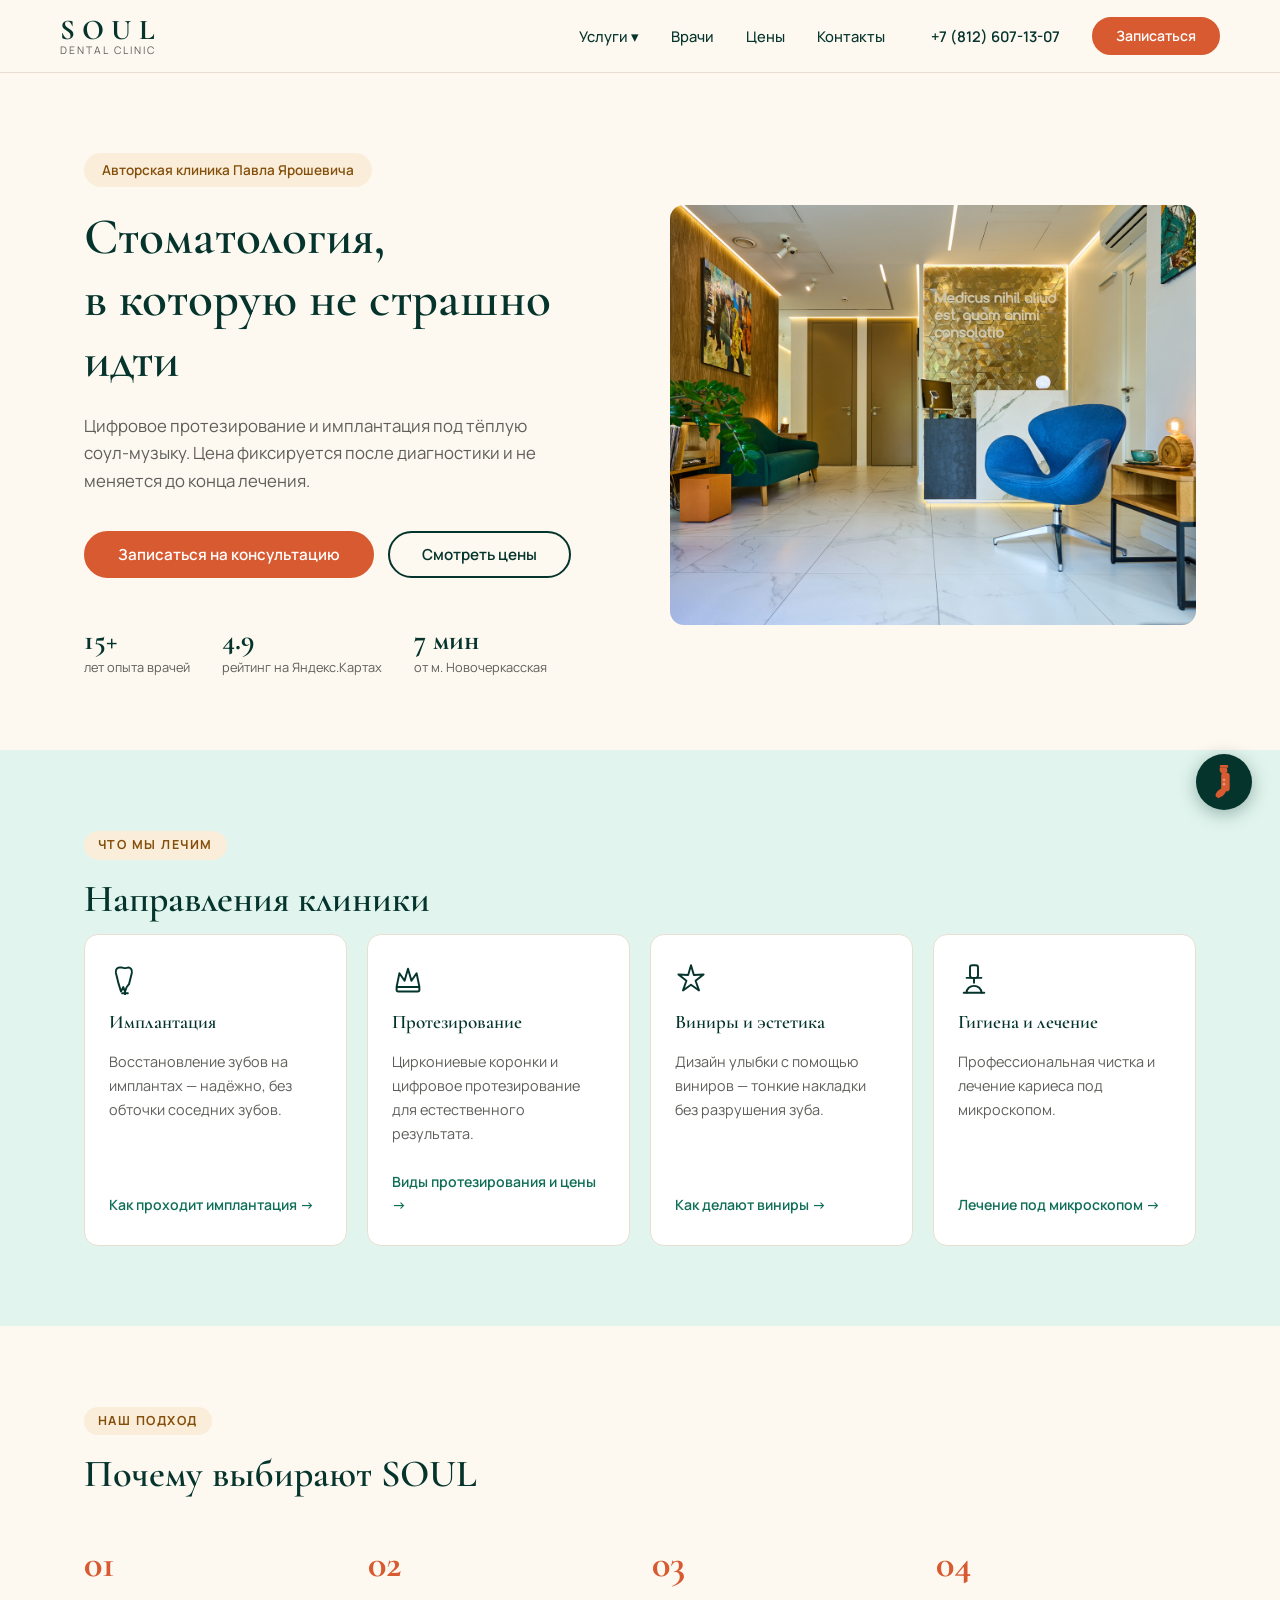
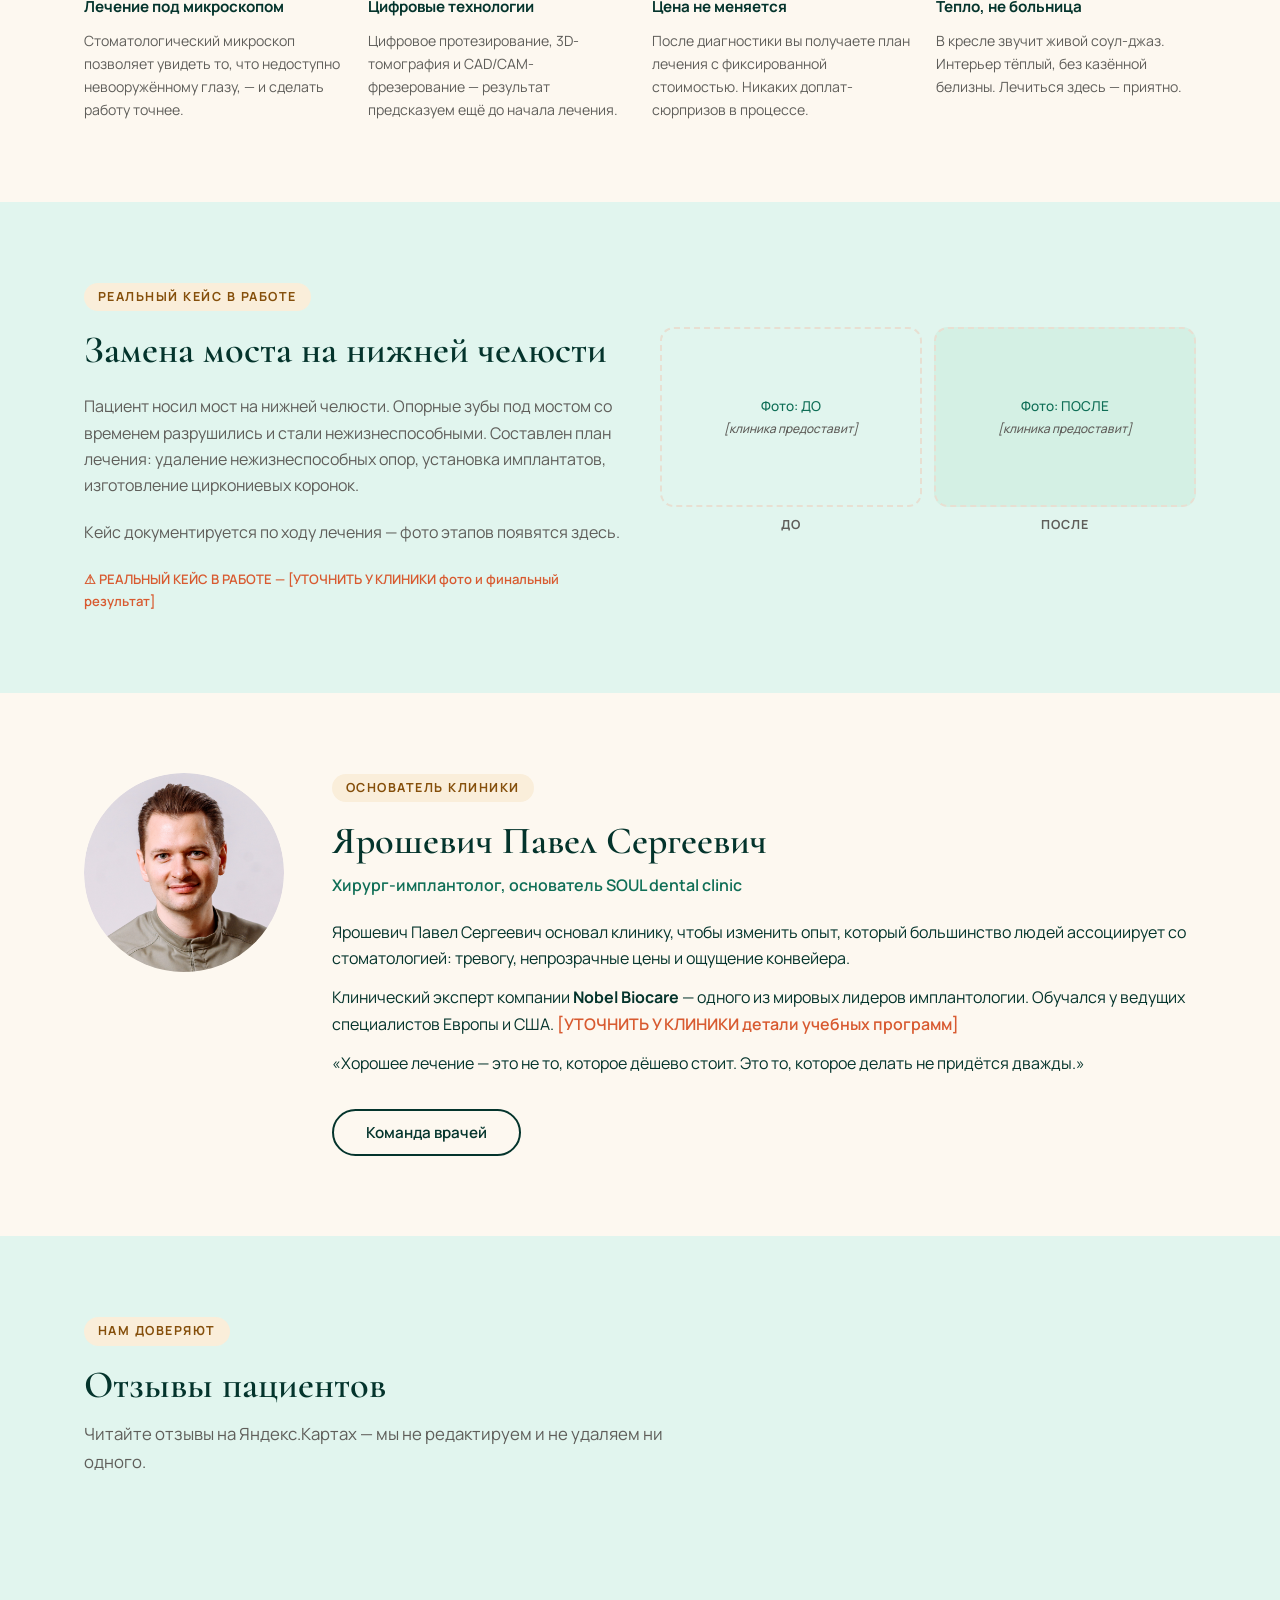
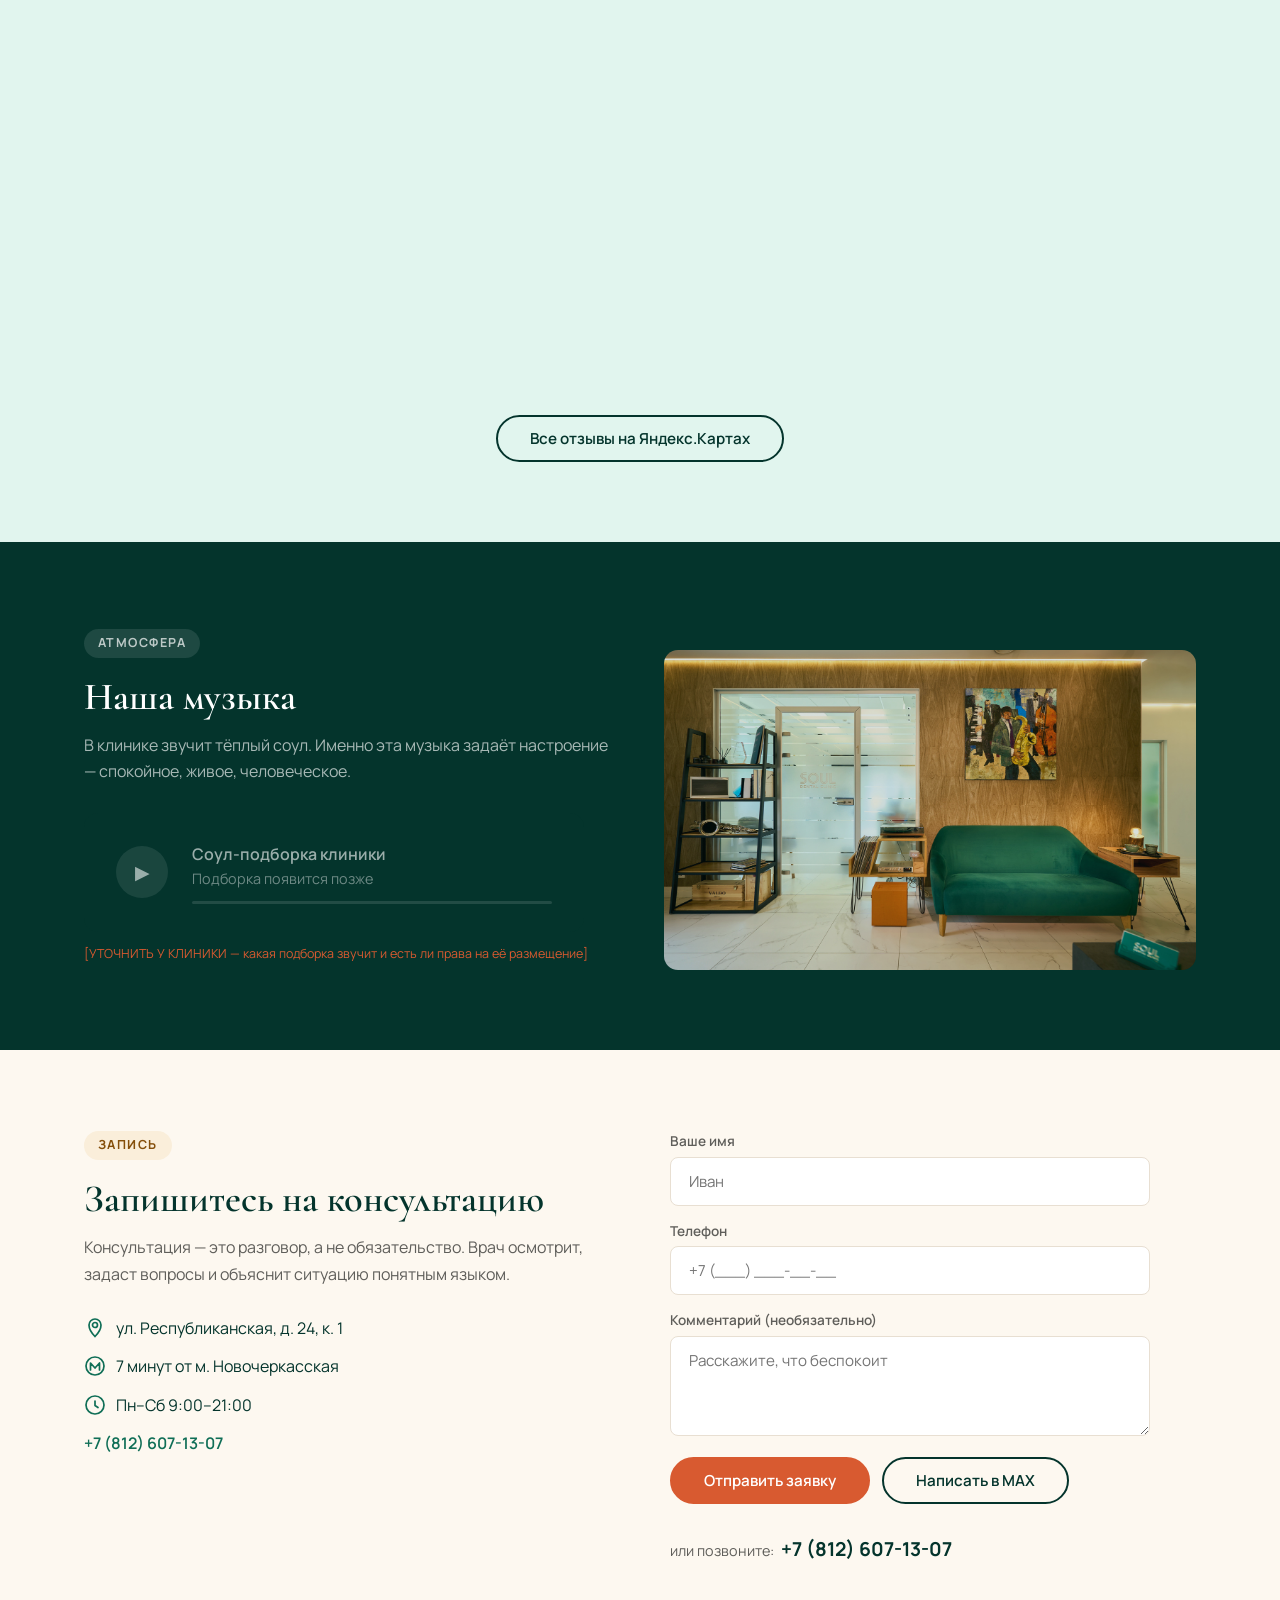
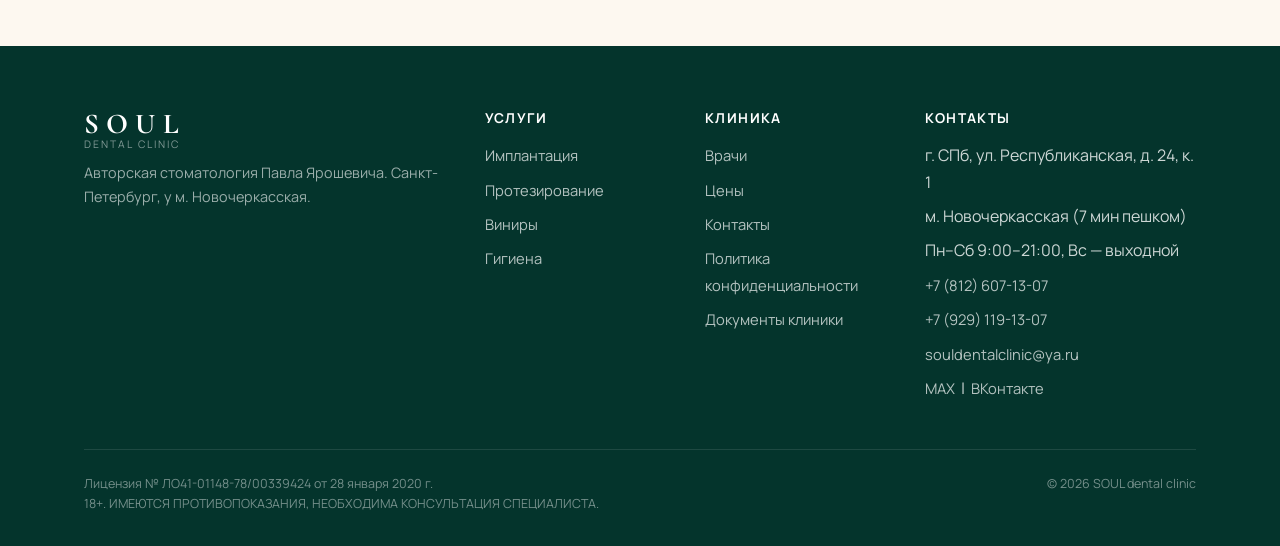
==== index.html @ 8cdfee61 "Initial commit: Soul Dental site" ====
<!DOCTYPE html>
<html lang="ru">
<head>
  <meta charset="UTF-8">
  <meta name="viewport" content="width=device-width, initial-scale=1.0">
  <title>Стоматология у м. Новочеркасская — SOUL dental clinic | Санкт-Петербург</title>
  <meta name="description" content="SOUL dental clinic — авторская стоматология Павла Ярошевича у м. Новочеркасская в СПб. Имплантация, протезирование, виниры. Цена фиксируется после диагностики.">
  <link rel="icon" href="favicon.svg" type="image/svg+xml">
  <meta property="og:type" content="website">
  <meta property="og:title" content="SOUL dental clinic — стоматология у м. Новочеркасская | Санкт-Петербург">
  <meta property="og:description" content="Авторская стоматология Павла Ярошевича. Имплантация, протезирование, виниры. Цена фиксируется после диагностики.">
  <meta property="og:image" content="https://souldental.ru/uploads/s/b/p/5/bp5zllpjg2pz/img/full_6D7gZtCU.jpeg">
  <meta property="og:url" content="https://souldental.ru/">
  <meta property="og:locale" content="ru_RU">
  <meta name="twitter:card" content="summary_large_image">
  <link rel="stylesheet" href="style.css">
</head>
<body>

<!-- ===== ШАПКА ===== -->
<header class="header">
  <div class="header__inner">
    <a href="index.html" class="logo">
      <span class="logo__soul">SOUL</span>
      <span class="logo__sub">dental clinic</span>
    </a>

    <button class="burger" id="burger" aria-label="Меню">
      <span></span><span></span><span></span>
    </button>

    <nav class="nav" id="nav">
      <div class="nav__item">
        <a href="#" class="nav__link">Услуги ▾</a>
        <div class="nav__dropdown">
          <a href="implantatsiya.html">Имплантация</a>
          <a href="protezirovanie.html">Протезирование</a>
          <a href="viniry.html">Виниры и эстетика</a>
          <a href="gigiena.html">Гигиена и лечение</a>
        </div>
      </div>
      <div class="nav__item">
        <a href="vrachi.html" class="nav__link">Врачи</a>
      </div>
      <div class="nav__item">
        <a href="tseny.html" class="nav__link">Цены</a>
      </div>
      <div class="nav__item">
        <a href="kontakty.html" class="nav__link">Контакты</a>
      </div>
    </nav>

    <a href="tel:+78126071307" class="header__phone">+7 (812) 607-13-07</a>
    <a href="kontakty.html#zapis" class="btn btn--accent btn--sm header__cta">Записаться</a>
  </div>
</header>

<!-- ===== ГЕРОЙ ===== -->
<section class="hero">
  <div class="container">
    <div class="hero__inner">
      <div class="hero__content">
        <div class="badge">Авторская клиника Павла Ярошевича</div>
        <h1 class="hero__title">Стоматология,<br>в которую не страшно идти</h1>
        <p class="hero__sub">Цифровое протезирование и имплантация под тёплую соул-музыку. Цена фиксируется после диагностики и не меняется до конца лечения.</p>
        <div class="hero__buttons">
          <a href="kontakty.html#zapis" class="btn btn--accent">Записаться на консультацию</a>
          <a href="tseny.html" class="btn btn--outline">Смотреть цены</a>
        </div>
        <div class="trust">
          <div class="trust__item">
            <span class="trust__num" data-count="15" data-suffix="+">15+</span>
            <span class="trust__label">лет опыта врачей</span>
          </div>
          <div class="trust__item">
            <span class="trust__num" data-count="4.9">4.9</span>
            <span class="trust__label">рейтинг на Яндекс.Картах</span>
          </div>
          <div class="trust__item">
            <span class="trust__num" data-count="7" data-suffix=" мин">7 мин</span>
            <span class="trust__label">от м. Новочеркасская</span>
          </div>
        </div>
      </div>

      <div class="hero__photo">
        <img src="img/gal_full_6D7gZtCU.jpeg" alt="Холл SOUL dental clinic — зона ожидания с синим Swan Chair и золотой стеной">
      </div>
    </div>
  </div>
</section>

<!-- ===== УСЛУГИ ===== -->
<section class="section section--mint">
  <div class="container">
    <span class="section-label">Что мы лечим</span>
    <h2 class="section-title">Направления клиники</h2>
    <div class="services-grid">
      <a href="implantatsiya.html" class="card-service" style="text-decoration:none;color:inherit">
        <div class="card-service__icon"><svg viewBox="0 0 28 28" fill="none" xmlns="http://www.w3.org/2000/svg" width="32" height="32" aria-hidden="true"><path d="M9 4C7.5 4 5.5 5.5 6 8.5L8.5 18.5L10.5 25L12.5 21L14 25L15.5 21L17.5 18.5L20 8.5C20.5 5.5 18.5 4 17 4C16 4 15 4.5 14 4.5C13 4.5 12 4 11 4C10.5 4 9.5 4 9 4Z" stroke="currentColor" stroke-width="1.7" stroke-linejoin="round"/><path d="M14 25V27.5" stroke="currentColor" stroke-width="1.7" stroke-linecap="round"/><path d="M11.5 26.5H16.5" stroke="currentColor" stroke-width="1.7" stroke-linecap="round"/></svg></div>
        <div class="card-service__title">Имплантация</div>
        <p class="card-service__desc">Восстановление зубов на имплантах — надёжно, без обточки соседних зубов.</p>
        <span class="card-service__link">Как проходит имплантация →</span>
      </a>
      <a href="protezirovanie.html" class="card-service" style="text-decoration:none;color:inherit">
        <div class="card-service__icon"><svg viewBox="0 0 28 28" fill="none" xmlns="http://www.w3.org/2000/svg" width="32" height="32" aria-hidden="true"><path d="M4 21L6.5 9L11 15.5L14 5L17 15.5L21.5 9L24 21H4Z" stroke="currentColor" stroke-width="1.7" stroke-linejoin="round"/><rect x="4" y="21" width="20" height="4" rx="1.5" stroke="currentColor" stroke-width="1.7"/></svg></div>
        <div class="card-service__title">Протезирование</div>
        <p class="card-service__desc">Циркониевые коронки и цифровое протезирование для естественного результата.</p>
        <span class="card-service__link">Виды протезирования и цены →</span>
      </a>
      <a href="viniry.html" class="card-service" style="text-decoration:none;color:inherit">
        <div class="card-service__icon"><svg viewBox="0 0 28 28" fill="none" xmlns="http://www.w3.org/2000/svg" width="32" height="32" aria-hidden="true"><path d="M14 2L16.5 10.5L25 10L18 15.5L21 24L14 19L7 24L10 15.5L3 10L11.5 10.5L14 2Z" stroke="currentColor" stroke-width="1.7" stroke-linejoin="round"/></svg></div>
        <div class="card-service__title">Виниры и эстетика</div>
        <p class="card-service__desc">Дизайн улыбки с помощью виниров — тонкие накладки без разрушения зуба.</p>
        <span class="card-service__link">Как делают виниры →</span>
      </a>
      <a href="gigiena.html" class="card-service" style="text-decoration:none;color:inherit">
        <div class="card-service__icon"><svg viewBox="0 0 28 28" fill="none" xmlns="http://www.w3.org/2000/svg" width="32" height="32" aria-hidden="true"><rect x="10.5" y="2" width="7" height="11" rx="2" stroke="currentColor" stroke-width="1.7"/><path d="M7.5 13H20.5" stroke="currentColor" stroke-width="1.7" stroke-linecap="round"/><path d="M14 13V18" stroke="currentColor" stroke-width="1.7"/><path d="M7.5 26C7.5 22.5 10.4 20 14 20C17.6 20 20.5 22.5 20.5 26" stroke="currentColor" stroke-width="1.7" stroke-linecap="round"/><path d="M5 26H23" stroke="currentColor" stroke-width="1.7" stroke-linecap="round"/></svg></div>
        <div class="card-service__title">Гигиена и лечение</div>
        <p class="card-service__desc">Профессиональная чистка и лечение кариеса под микроскопом.</p>
        <span class="card-service__link">Лечение под микроскопом →</span>
      </a>
    </div>
  </div>
</section>

<!-- ===== ПОЧЕМУ SOUL ===== -->
<section class="section">
  <div class="container">
    <span class="section-label">Наш подход</span>
    <h2 class="section-title">Почему выбирают SOUL</h2>
    <div class="why-grid">
      <div class="why-item">
        <div class="why-item__num">01</div>
        <div class="why-item__title">Лечение под микроскопом</div>
        <p class="why-item__text">Стоматологический микроскоп позволяет увидеть то, что недоступно невооружённому глазу, — и сделать работу точнее.</p>
      </div>
      <div class="why-item">
        <div class="why-item__num">02</div>
        <div class="why-item__title">Цифровые технологии</div>
        <p class="why-item__text">Цифровое протезирование, 3D-томография и CAD/CAM-фрезерование — результат предсказуем ещё до начала лечения.</p>
      </div>
      <div class="why-item">
        <div class="why-item__num">03</div>
        <div class="why-item__title">Цена не меняется</div>
        <p class="why-item__text">После диагностики вы получаете план лечения с фиксированной стоимостью. Никаких доплат-сюрпризов в процессе.</p>
      </div>
      <div class="why-item">
        <div class="why-item__num">04</div>
        <div class="why-item__title">Тепло, не больница</div>
        <p class="why-item__text">В кресле звучит живой соул-джаз. Интерьер тёплый, без казённой белизны. Лечиться здесь — приятно.</p>
      </div>
    </div>
  </div>
</section>

<!-- ===== ДО / ПОСЛЕ ===== -->
<section class="section section--mint">
  <div class="container">
    <span class="section-label">Реальный кейс в работе</span>
    <div class="before-after">
      <div>
        <h2>Замена моста на нижней челюсти</h2>
        <p style="color:var(--muted);margin:20px 0">Пациент носил мост на нижней челюсти. Опорные зубы под мостом со временем разрушились и стали нежизнеспособными. Составлен план лечения: удаление нежизнеспособных опор, установка имплантатов, изготовление циркониевых коронок.</p>
        <p style="color:var(--muted);margin-bottom:24px">Кейс документируется по ходу лечения — фото этапов появятся здесь.</p>
        <p style="font-size:0.82rem;color:var(--accent);font-weight:600">⚠ РЕАЛЬНЫЙ КЕЙС В РАБОТЕ — [УТОЧНИТЬ У КЛИНИКИ фото и финальный результат]</p>
      </div>
      <div>
        <div class="before-after__photos">
          <div>
            <div class="photo-stub" style="height:180px">
              <div>Фото: ДО<br><em style="font-size:0.75rem;color:var(--muted)">[клиника предоставит]</em></div>
            </div>
            <div class="before-after__label">До</div>
          </div>
          <div>
            <div class="photo-stub" style="height:180px;background:#d4f0e4">
              <div>Фото: ПОСЛЕ<br><em style="font-size:0.75rem;color:var(--muted)">[клиника предоставит]</em></div>
            </div>
            <div class="before-after__label">После</div>
          </div>
        </div>
      </div>
    </div>
  </div>
</section>

<!-- ===== ОСНОВАТЕЛЬ ===== -->
<section class="section">
  <div class="container">
    <div class="founder">
      <div class="founder__photo-wrap">
        <img src="img/doctor-yaroshevich.png" alt="Павел Ярошевич — хирург-имплантолог, основатель SOUL dental clinic" class="founder__img">
      </div>
      <div>
        <span class="section-label">Основатель клиники</span>
        <h2>Ярошевич Павел Сергеевич</h2>
        <p style="color:var(--green);font-weight:600;margin:8px 0 20px">Хирург-имплантолог, основатель SOUL dental clinic</p>
        <p>Ярошевич Павел Сергеевич основал клинику, чтобы изменить опыт, который большинство людей ассоциирует со стоматологией: тревогу, непрозрачные цены и ощущение конвейера.</p>
        <!-- Статус сверить с сертификатом Nobel Biocare -->
        <p>Клинический эксперт компании <strong>Nobel Biocare</strong> — одного из мировых лидеров имплантологии. Обучался у ведущих специалистов Европы и США. <span style="color:var(--accent);font-weight:600">[УТОЧНИТЬ У КЛИНИКИ детали учебных программ]</span></p>
        <p>«Хорошее лечение — это не то, которое дёшево стоит. Это то, которое делать не придётся дважды.»</p>
        <a href="vrachi.html" class="btn btn--outline" style="margin-top:20px">Команда врачей</a>
      </div>
    </div>
  </div>
</section>

<!-- ===== ОТЗЫВЫ ===== -->
<section id="reviews" class="section section--mint">
  <div class="container">
    <span class="section-label">Нам доверяют</span>
    <h2 class="section-title">Отзывы пациентов</h2>
    <p class="section-subtitle">Читайте отзывы на Яндекс.Картах — мы не редактируем и не удаляем ни одного.</p>
    <!-- Виджет отзывов Яндекс.Карт — бесплатный iframe, API-ключ не нужен -->
    <iframe
      src="https://yandex.ru/maps-reviews-widget/240564317734?comments"
      width="100%" height="460" frameborder="0"
      style="border-radius:12px;border:none;display:block"></iframe>
    <div style="text-align:center;margin-top:32px">
      <a href="https://yandex.ru/maps/org/soul_dental/240564317734/reviews/" target="_blank" rel="noopener" class="btn btn--outline">Все отзывы на Яндекс.Картах</a>
    </div>
  </div>
</section>

<!-- ===== МУЗЫКА ===== -->
<section class="section section--dark">
  <div class="container">
    <div style="display:grid;grid-template-columns:1fr 1fr;gap:48px;align-items:center">
      <div>
        <span class="section-label" style="background:rgba(255,255,255,0.1);color:rgba(255,255,255,0.7)">Атмосфера</span>
        <h2>Наша музыка</h2>
        <p style="color:rgba(255,255,255,0.65);margin-top:12px">В клинике звучит тёплый соул. Именно эта музыка задаёт настроение — спокойное, живое, человеческое.</p>
        <div class="player-stub player-stub--inactive">
          <div class="player-stub__btn player-stub__btn--off">▶</div>
          <div style="flex:1">
            <div class="player-stub__title">Соул-подборка клиники</div>
            <div class="player-stub__info">Подборка появится позже</div>
            <div class="player-stub__bar"><div class="player-stub__progress" style="width:0"></div></div>
          </div>
        </div>
        <p style="color:var(--accent);font-size:0.78rem;margin-top:12px">[УТОЧНИТЬ У КЛИНИКИ — какая подборка звучит и есть ли права на её размещение]</p>
      </div>
      <div>
        <img src="img/gal_full_FsLnJMHu.jpeg" alt="Джазовый уголок SOUL dental clinic — зелёный диван, пластинки, саксофон, стеклянная дверь" class="music-photo" style="max-width:100%;height:320px">
      </div>
    </div>
  </div>
</section>

<!-- ===== ФОРМА ЗАПИСИ ===== -->
<section class="section" id="zapis">
  <div class="container">
    <div class="grid-form">
      <div>
        <span class="section-label">Запись</span>
        <h2>Запишитесь на консультацию</h2>
        <p style="color:var(--muted);margin-top:12px">Консультация — это разговор, а не обязательство. Врач осмотрит, задаст вопросы и объяснит ситуацию понятным языком.</p>
        <div style="margin-top:28px;display:flex;flex-direction:column;gap:12px">
          <div class="contact-info-row"><svg width="22" height="22" viewBox="0 0 22 22" fill="none" xmlns="http://www.w3.org/2000/svg" aria-hidden="true"><path d="M11 2C7.7 2 5 4.7 5 8c0 5.5 6 11.5 6 11.5S17 13.5 17 8c0-3.3-2.7-6-6-6z" stroke="currentColor" stroke-width="1.7"/><circle cx="11" cy="8" r="2.5" stroke="currentColor" stroke-width="1.7"/></svg> ул. Республиканская, д. 24, к. 1</div>
          <div class="contact-info-row"><svg width="22" height="22" viewBox="0 0 22 22" fill="none" xmlns="http://www.w3.org/2000/svg" aria-hidden="true"><circle cx="11" cy="11" r="9" stroke="currentColor" stroke-width="1.7"/><path d="M6.5 15V8L11 13L15.5 8V15" stroke="currentColor" stroke-width="1.7" stroke-linecap="round" stroke-linejoin="round"/></svg> 7 минут от м. Новочеркасская</div>
          <div class="contact-info-row"><svg width="22" height="22" viewBox="0 0 22 22" fill="none" xmlns="http://www.w3.org/2000/svg" aria-hidden="true"><circle cx="11" cy="11" r="9" stroke="currentColor" stroke-width="1.7"/><path d="M11 7V11.5L14 13.5" stroke="currentColor" stroke-width="1.7" stroke-linecap="round" stroke-linejoin="round"/></svg> Пн–Сб 9:00–21:00</div>
          <div><a href="tel:+78126071307" style="font-weight:600">+7 (812) 607-13-07</a></div>
        </div>
      </div>
      <div>
        <!-- Форма пока не отправляет данные — подключение на следующем этапе -->
        <form class="form-record" id="formMain" onsubmit="sendForm(event, 'formMain')">
          <div>
            <label for="name1">Ваше имя</label>
            <input type="text" id="name1" name="name" placeholder="Иван" required>
          </div>
          <div>
            <label for="phone1">Телефон</label>
            <input type="tel" id="phone1" name="phone" placeholder="+7 (___) ___-__-__" required>
          </div>
          <div>
            <label for="comment1">Комментарий (необязательно)</label>
            <textarea id="comment1" name="comment" placeholder="Расскажите, что беспокоит"></textarea>
          </div>
          <div class="form-record__success" id="success-formMain">
            ✓ Спасибо! Мы перезвоним вам в ближайшее время.
          </div>
          <div class="form-record__buttons">
            <button type="submit" class="btn btn--accent">Отправить заявку</button>
            <!-- УТОЧНИТЬ У КЛИНИКИ — точная пригласительная ссылка MAX -->
            <a href="https://max.ru/u/souldental" target="_blank" rel="noopener" class="btn btn--outline">Написать в MAX</a>
          </div>
          <p class="form-record__phone">или позвоните: <a href="tel:+78126071307">+7 (812) 607-13-07</a></p>
        </form>
      </div>
    </div>
  </div>
</section>

<!-- ===== ФУТЕР ===== -->
<footer class="footer">
  <div class="container">
    <div class="footer__grid">
      <div>
        <a href="index.html" class="logo footer__logo">
          <span class="logo__soul">SOUL</span>
          <span class="logo__sub">dental clinic</span>
        </a>
        <p class="footer__desc">Авторская стоматология Павла Ярошевича. Санкт-Петербург, у м. Новочеркасская.</p>
      </div>
      <div>
        <h4>Услуги</h4>
        <ul class="footer__links">
          <li><a href="implantatsiya.html">Имплантация</a></li>
          <li><a href="protezirovanie.html">Протезирование</a></li>
          <li><a href="viniry.html">Виниры</a></li>
          <li><a href="gigiena.html">Гигиена</a></li>
        </ul>
      </div>
      <div>
        <h4>Клиника</h4>
        <ul class="footer__links">
          <li><a href="vrachi.html">Врачи</a></li>
          <li><a href="tseny.html">Цены</a></li>
          <li><a href="kontakty.html">Контакты</a></li>
          <li><a href="#">Политика конфиденциальности</a></li>
          <li><a href="#">Документы клиники</a></li>
        </ul>
      </div>
      <div>
        <h4>Контакты</h4>
        <ul class="footer__links">
          <li>г. СПб, ул. Республиканская, д. 24, к. 1</li>
          <li>м. Новочеркасская (7 мин пешком)</li>
          <li>Пн–Сб 9:00–21:00, Вс — выходной</li>
          <li><a href="tel:+78126071307">+7 (812) 607-13-07</a></li>
          <li><a href="tel:+79291191307">+7 (929) 119-13-07</a></li>
          <li><a href="mailto:souldentalclinic@ya.ru">souldentalclinic@ya.ru</a></li>
          <li><!-- УТОЧНИТЬ У КЛИНИКИ — точная пригласительная ссылка MAX -->
          <a href="https://max.ru/u/souldental" target="_blank">MAX</a> &nbsp;|&nbsp; <a href="https://vk.com/souldental" target="_blank">ВКонтакте</a></li>
        </ul>
      </div>
    </div>
    <div class="footer__bottom">
      <div class="footer__legal">
        Лицензия № ЛО41-01148-78/00339424 от 28 января 2020 г.<br>
        18+. ИМЕЮТСЯ ПРОТИВОПОКАЗАНИЯ, НЕОБХОДИМА КОНСУЛЬТАЦИЯ СПЕЦИАЛИСТА.
      </div>
      <div class="footer__legal">© 2026 SOUL dental clinic</div>
    </div>
  </div>
</footer>

<!-- Плавающая кнопка (мобильные) -->
<a href="kontakty.html#zapis" class="btn btn--accent float-btn" id="floatBtn">Записаться</a>

<!-- Vinyl music player -->
<button class="sax-btn" id="vinylBtn" aria-label="Музыка клиники">
  <svg class="sax-icon" viewBox="0 0 28 48" fill="currentColor" xmlns="http://www.w3.org/2000/svg">
    <rect x="8" y="0" width="12" height="4" rx="2"/>
    <path d="M8 4 Q7 10 11 12 L17 12 Q20 8 18 4 Z"/>
    <path d="M10 11 h8 a4 4 0 0 1 4 4 v18 a4 4 0 0 1 -4 4 h-4 a4 4 0 0 1 -4 -4 V15 a4 4 0 0 1 4 -4z"/>
    <path d="M10 33 Q3 37 2 42 a4 4 0 0 0 7 3 Q13 44 16 39 L18 33 Z"/>
    <circle cx="14" cy="21" r="2" fill="rgba(255,255,255,0.35)"/>
    <circle cx="14" cy="27" r="2" fill="rgba(255,255,255,0.35)"/>
  </svg>
</button>
<script src="script.js"></script>
</body>
</html>
---- style.css ----
/* =============================================
   SOUL dental clinic — главный файл стилей
   Палитра: кремовый фон, глубокий зелёный, терракотовый акцент
   ============================================= */

/* --- Google Fonts --- */
@import url('https://fonts.googleapis.com/css2?family=Cormorant+Garamond:wght@500;600;700&family=Manrope:wght@400;500;600;700&display=swap');

/* --- CSS-переменные (вся палитра в одном месте) --- */
:root {
  --bg:         #FDF8F0;   /* кремовый фон страниц */
  --dark:       #04342C;   /* глубокий зелёный — заголовки, футер */
  --green:      #0F6E56;   /* вторичный зелёный — кнопки, ссылки */
  --accent:     #D85A30;   /* терракотовый — главные кнопки «Записаться» */
  --mint:       #E1F5EE;   /* мятный — светлая подложка блоков */
  --badge-bg:   #FAEEDA;   /* тёплая подложка бейджей */
  --badge-text: #854F0B;   /* текст на бейджах */
  --border:     #E8DFD2;   /* границы карточек */
  --muted:      #5F5E5A;   /* второстепенный текст */
  --white:      #FFFFFF;

  --radius:     14px;
  --radius-sm:  8px;
  --font-head:  'Cormorant Garamond', Georgia, serif;
  --font-body:  'Manrope', 'Segoe UI', sans-serif;
}

/* --- Сброс и база --- */
*, *::before, *::after { box-sizing: border-box; margin: 0; padding: 0; }

html { scroll-behavior: smooth; }

body {
  background: var(--bg);
  color: var(--dark);
  font-family: var(--font-body);
  font-size: 16px;
  line-height: 1.65;
}

img { max-width: 100%; display: block; }
a { color: var(--green); text-decoration: none; }
a:hover { text-decoration: underline; }

/* --- Типографика --- */
h1, h2, h3, h4 {
  font-family: var(--font-head);
  font-weight: 600;
  line-height: 1.2;
  color: var(--dark);
}
h1 { font-size: clamp(2rem, 5vw, 3.2rem); }
h2 { font-size: clamp(1.6rem, 3.5vw, 2.4rem); }
h3 { font-size: clamp(1.2rem, 2.5vw, 1.6rem); }
h4 { font-size: 1.1rem; }

p { margin-bottom: 0.8rem; color: var(--dark); }
p:last-child { margin-bottom: 0; }

/* --- Контейнер --- */
.container {
  max-width: 1160px;
  margin: 0 auto;
  padding: 0 24px;
}

/* --- Секции --- */
.section { padding: 80px 0; }
.section--mint { background: var(--mint); }
.section--dark { background: var(--dark); color: var(--white); }
.section--dark h2, .section--dark h3, .section--dark p { color: var(--white); }

.section-label {
  display: inline-block;
  font-size: 0.78rem;
  font-weight: 700;
  letter-spacing: 0.12em;
  text-transform: uppercase;
  color: var(--badge-text);
  background: var(--badge-bg);
  padding: 4px 14px;
  border-radius: 999px;
  margin-bottom: 16px;
}

.section-title { margin-bottom: 12px; }
.section-subtitle { color: var(--muted); max-width: 600px; margin-bottom: 48px; font-size: 1.05rem; }

/* --- Бейдж --- */
.badge {
  display: inline-block;
  background: var(--badge-bg);
  color: var(--badge-text);
  font-size: 0.85rem;
  font-weight: 600;
  padding: 6px 18px;
  border-radius: 999px;
  margin-bottom: 20px;
}

/* --- Кнопки --- */
.btn {
  display: inline-block;
  padding: 14px 32px;
  border-radius: 999px;
  font-family: var(--font-body);
  font-size: 0.95rem;
  font-weight: 600;
  cursor: pointer;
  border: 2px solid transparent;
  transition: opacity 0.2s, transform 0.15s;
  text-decoration: none;
  line-height: 1;
}
.btn:hover { opacity: 0.88; transform: translateY(-1px); text-decoration: none; }
.btn:active { transform: translateY(0); }

.btn--accent { background: var(--accent); color: var(--white); border-color: var(--accent); }
.btn--green  { background: var(--green);  color: var(--white); border-color: var(--green); }
.btn--outline { background: transparent; color: var(--dark); border-color: var(--dark); }
.btn--outline-white { background: transparent; color: var(--white); border-color: var(--white); }
.btn--sm { padding: 10px 22px; font-size: 0.88rem; }

/* =============================================
   ШАПКА (header)
   ============================================= */
.header {
  position: sticky;
  top: 0;
  z-index: 100;
  background: var(--bg);
  border-bottom: 1px solid var(--border);
  padding: 0 24px;
}
.header__inner {
  max-width: 1160px;
  margin: 0 auto;
  display: flex;
  align-items: center;
  gap: 32px;
  height: 72px;
}

/* Логотип */
.logo { text-decoration: none; display: flex; flex-direction: column; line-height: 1; flex-shrink: 0; }
.logo__soul {
  font-family: var(--font-head);
  font-size: 1.8rem;
  font-weight: 700;
  letter-spacing: 0.25em;
  color: var(--dark);
}
.logo__sub { font-size: 0.65rem; letter-spacing: 0.2em; text-transform: uppercase; color: var(--muted); }

/* Навигация */
.nav { display: flex; align-items: center; gap: 4px; margin-left: auto; }

.nav__item { position: relative; }

.nav__link {
  display: block;
  padding: 8px 14px;
  font-size: 0.92rem;
  font-weight: 500;
  color: var(--dark);
  border-radius: var(--radius-sm);
  transition: background 0.15s;
  white-space: nowrap;
}
.nav__link:hover { background: var(--mint); text-decoration: none; color: var(--dark); }

/* Выпадающее меню */
.nav__dropdown {
  position: absolute;
  top: calc(100% + 8px);
  left: 0;
  background: var(--white);
  border: 1px solid var(--border);
  border-radius: var(--radius);
  min-width: 220px;
  padding: 8px;
  opacity: 0;
  pointer-events: none;
  transform: translateY(-8px);
  transition: opacity 0.18s, transform 0.18s;
  box-shadow: 0 8px 24px rgba(4,52,44,0.1);
}
.nav__item:hover .nav__dropdown,
.nav__item:focus-within .nav__dropdown {
  opacity: 1;
  pointer-events: auto;
  transform: translateY(0);
}
.nav__dropdown a {
  display: block;
  padding: 9px 14px;
  border-radius: var(--radius-sm);
  font-size: 0.9rem;
  color: var(--dark);
}
.nav__dropdown a:hover { background: var(--mint); text-decoration: none; }

/* Шапка: телефон и кнопка */
.header__phone {
  font-weight: 600;
  color: var(--dark);
  white-space: nowrap;
  font-size: 0.92rem;
}
.header__phone:hover { text-decoration: none; color: var(--green); }

/* Бургер (только мобильные) */
.burger {
  display: none;
  flex-direction: column;
  gap: 5px;
  background: none;
  border: none;
  cursor: pointer;
  padding: 8px;
  margin-left: auto;
}
.burger span {
  display: block;
  width: 24px;
  height: 2px;
  background: var(--dark);
  border-radius: 2px;
  transition: transform 0.25s, opacity 0.25s;
}
.burger.is-open span:nth-child(1) { transform: translateY(7px) rotate(45deg); }
.burger.is-open span:nth-child(2) { opacity: 0; }
.burger.is-open span:nth-child(3) { transform: translateY(-7px) rotate(-45deg); }

/* =============================================
   ФУТЕР
   ============================================= */
.footer {
  background: var(--dark);
  color: rgba(255,255,255,0.8);
  padding: 64px 0 32px;
}
.footer__grid {
  display: grid;
  grid-template-columns: 2fr 1fr 1fr 1.5fr;
  gap: 40px;
  margin-bottom: 48px;
}
.footer__logo .logo__soul { color: var(--white); }
.footer__logo .logo__sub  { color: rgba(255,255,255,0.5); }
.footer__desc { margin-top: 12px; font-size: 0.9rem; color: rgba(255,255,255,0.6); }

.footer h4 { color: var(--white); font-size: 0.85rem; letter-spacing: 0.1em; text-transform: uppercase; margin-bottom: 16px; font-family: var(--font-body); font-weight: 700; }

.footer__links { list-style: none; display: flex; flex-direction: column; gap: 8px; }
.footer__links a { color: rgba(255,255,255,0.7); font-size: 0.92rem; }
.footer__links a:hover { color: var(--white); text-decoration: none; }

.footer__bottom {
  border-top: 1px solid rgba(255,255,255,0.1);
  padding-top: 24px;
  display: flex;
  flex-wrap: wrap;
  gap: 12px;
  justify-content: space-between;
  align-items: flex-start;
}
.footer__legal { font-size: 0.78rem; color: rgba(255,255,255,0.45); line-height: 1.6; }

/* =============================================
   ГЕРОЙ (главный экран)
   ============================================= */
.hero {
  padding: 80px 0 72px;
  overflow: hidden;
}
.hero__inner {
  display: grid;
  grid-template-columns: 1fr 1fr;
  gap: 60px;
  align-items: center;
}
.hero__content { max-width: 560px; }
.hero__title { margin-bottom: 20px; }
.hero__sub { font-size: 1.05rem; color: var(--muted); margin-bottom: 36px; max-width: 480px; }
.hero__buttons { display: flex; gap: 14px; flex-wrap: wrap; margin-bottom: 48px; }

/* Цифры доверия */
.trust { display: flex; gap: 32px; flex-wrap: wrap; }
.trust__item { display: flex; flex-direction: column; }
.trust__num { font-family: var(--font-head); font-size: 1.8rem; font-weight: 700; color: var(--dark); line-height: 1; }
.trust__label { font-size: 0.8rem; color: var(--muted); margin-top: 2px; }

/* Заглушка фото */
.photo-stub {
  background: var(--mint);
  border-radius: var(--radius);
  display: flex;
  flex-direction: column;
  align-items: center;
  justify-content: center;
  color: var(--green);
  font-size: 0.85rem;
  font-weight: 500;
  text-align: center;
  border: 2px dashed var(--border);
  padding: 24px;
}
.photo-stub__icon { font-size: 2.5rem; margin-bottom: 12px; opacity: 0.5; }
.photo-stub--hero { min-height: 420px; }
.photo-stub--portrait { width: 160px; height: 200px; border-radius: var(--radius); }

/* =============================================
   КАРТОЧКИ УСЛУГ
   ============================================= */
.services-grid {
  display: grid;
  grid-template-columns: repeat(4, 1fr);
  gap: 20px;
}
.card-service {
  background: var(--white);
  border: 1px solid var(--border);
  border-radius: var(--radius);
  padding: 28px 24px;
  display: flex;
  flex-direction: column;
  gap: 12px;
  transition: border-color 0.2s, transform 0.2s;
}
.card-service:hover { border-color: var(--green); transform: translateY(-3px); }
.card-service__icon { font-size: 1.8rem; }
.card-service__title { font-family: var(--font-head); font-size: 1.2rem; font-weight: 600; }
.card-service__desc { font-size: 0.9rem; color: var(--muted); flex-grow: 1; }
.card-service__link { font-size: 0.88rem; font-weight: 600; color: var(--green); }

/* =============================================
   БЛОК «ПОЧЕМУ SOUL» (4 пункта)
   ============================================= */
.why-grid {
  display: grid;
  grid-template-columns: repeat(4, 1fr);
  gap: 24px;
  margin-top: 48px;
}
.why-item { display: flex; flex-direction: column; gap: 10px; }
.why-item__num {
  font-family: var(--font-head);
  font-size: 2.4rem;
  font-weight: 700;
  color: var(--accent);
  line-height: 1;
}
.why-item__title { font-weight: 700; font-size: 0.95rem; }
.why-item__text { font-size: 0.88rem; color: var(--muted); }

/* =============================================
   ДО/ПОСЛЕ
   ============================================= */
.before-after { display: grid; grid-template-columns: 1fr 1fr; gap: 40px; align-items: start; }
.before-after__photos { display: grid; grid-template-columns: 1fr 1fr; gap: 12px; }
.before-after__label { font-size: 0.78rem; font-weight: 700; text-transform: uppercase; letter-spacing: 0.08em; color: var(--muted); margin-top: 8px; text-align: center; }

/* =============================================
   ОСНОВАТЕЛЬ
   ============================================= */
.founder {
  display: grid;
  grid-template-columns: auto 1fr;
  gap: 48px;
  align-items: start;
}
.founder__photo-wrap { flex-shrink: 0; }

/* =============================================
   ОТЗЫВЫ
   ============================================= */
.reviews-grid { display: grid; grid-template-columns: repeat(3, 1fr); gap: 20px; }
.card-review {
  background: var(--white);
  border: 1px solid var(--border);
  border-radius: var(--radius);
  padding: 24px;
  display: flex;
  flex-direction: column;
  gap: 12px;
}
.card-review__stub { background: var(--mint); border-radius: var(--radius-sm); padding: 32px; text-align: center; color: var(--muted); font-size: 0.85rem; }

/* =============================================
   ПЛЕЕР-ЗАГЛУШКА
   ============================================= */
.player-stub {
  background: var(--dark);
  border-radius: var(--radius);
  padding: 28px 32px;
  display: flex;
  align-items: center;
  gap: 24px;
  max-width: 500px;
  margin-top: 28px;
}
.player-stub__btn {
  width: 52px; height: 52px;
  background: var(--accent);
  border-radius: 50%;
  display: flex; align-items: center; justify-content: center;
  font-size: 1.2rem;
  flex-shrink: 0;
  cursor: pointer;
  color: white;
}
.player-stub__info { color: rgba(255,255,255,0.7); font-size: 0.9rem; }
.player-stub__title { color: white; font-weight: 600; }
.player-stub__bar { height: 3px; background: rgba(255,255,255,0.2); border-radius: 3px; margin-top: 10px; position: relative; }
.player-stub__progress { height: 3px; width: 35%; background: var(--accent); border-radius: 3px; }

/* =============================================
   РЕАЛЬНЫЕ ФОТОГРАФИИ
   ============================================= */

/* Фото в герое */
.hero__photo {
  border-radius: var(--radius);
  overflow: hidden;
  height: 420px;
  flex-shrink: 0;
}
.hero__photo img {
  width: 100%;
  height: 100%;
  object-fit: cover;
  object-position: center;
  display: block;
}

/* Портрет основателя */
.founder__img {
  width: 200px;
  height: auto;
  display: block;
  border-radius: 50%;
  flex-shrink: 0;
}

/* Фото в блоке «Наша музыка» */
.music-photo {
  width: 100%;
  max-width: 500px;
  height: 300px;
  object-fit: cover;
  object-position: center;
  border-radius: var(--radius);
  display: block;
  margin-top: 28px;
  opacity: 0.85;
}

/* Фото кабинета / оборудования */
.cabinet-photo {
  width: 100%;
  height: 280px;
  object-fit: cover;
  object-position: center;
  border-radius: var(--radius);
  display: block;
}

/* Фото врача в карточке */
.doctor-photo-img {
  width: 100%;
  height: 100%;
  object-fit: cover;
  object-position: top center;
  display: block;
}

/* Фото входа на странице контактов */
.entrance-photo {
  width: 100%;
  height: 360px;
  object-fit: cover;
  object-position: center;
  border-radius: var(--radius);
  display: block;
}

@media (max-width: 680px) {
  .hero__photo    { height: 220px; }
  .music-photo    { max-width: 100%; height: 220px; }
  .cabinet-photo  { height: 200px; }
  .entrance-photo { height: 220px; }
  .founder__img   { width: 140px; }
}

/* =============================================
   АДАПТИВНЫЕ ДВУХКОЛОНОЧНЫЕ СЕТКИ (десктоп)
   ============================================= */
.grid-form {
  display: grid;
  grid-template-columns: 1fr 1fr;
  gap: 60px;
  align-items: start;
}
.grid-compare {
  display: grid;
  grid-template-columns: 1fr 1fr;
  gap: 40px;
}
.grid-photo {
  display: grid;
  grid-template-columns: 1fr 1fr;
  gap: 48px;
  align-items: center;
}
.grid-contacts {
  display: grid;
  grid-template-columns: 1fr 1fr;
  gap: 60px;
}
.grid-fields {
  display: grid;
  grid-template-columns: 1fr 1fr;
  gap: 16px;
}

/* =============================================
   ФОРМА ЗАПИСИ
   ============================================= */
.form-record { display: flex; flex-direction: column; gap: 14px; max-width: 480px; }
.form-record label { font-size: 0.85rem; font-weight: 600; color: var(--muted); display: block; margin-bottom: 4px; }
.form-record input,
.form-record textarea,
.form-record select {
  width: 100%;
  padding: 13px 18px;
  border: 1.5px solid var(--border);
  border-radius: var(--radius-sm);
  font-family: var(--font-body);
  font-size: 0.95rem;
  background: var(--white);
  color: var(--dark);
  outline: none;
  transition: border-color 0.2s;
}
.form-record input:focus,
.form-record textarea:focus { border-color: var(--green); }
.form-record textarea { min-height: 100px; resize: vertical; }
.form-record__success {
  display: none;
  background: var(--mint);
  border-radius: var(--radius-sm);
  padding: 16px 20px;
  color: var(--dark);
  font-weight: 600;
  font-size: 0.95rem;
}
.form-record__buttons { display: flex; gap: 12px; flex-wrap: wrap; }

/* =============================================
   СТРАНИЦЫ УСЛУГ
   ============================================= */
.page-hero {
  background: var(--mint);
  padding: 64px 0;
}
.page-hero__inner { display: grid; grid-template-columns: 1fr auto; gap: 48px; align-items: center; }

/* Шаги лечения */
.steps { display: flex; flex-direction: column; gap: 0; }
.step {
  display: grid;
  grid-template-columns: 48px 1fr;
  gap: 20px;
  padding: 20px 0;
  border-bottom: 1px solid var(--border);
}
.step:last-child { border-bottom: none; }
.step__num {
  width: 48px; height: 48px;
  background: var(--dark);
  color: white;
  border-radius: 50%;
  display: flex; align-items: center; justify-content: center;
  font-family: var(--font-head);
  font-size: 1.2rem;
  font-weight: 700;
  flex-shrink: 0;
}
.step__title { font-weight: 700; margin-bottom: 4px; }
.step__text { font-size: 0.9rem; color: var(--muted); }

/* FAQ аккордеон */
.faq { display: flex; flex-direction: column; gap: 0; }
.faq-item {
  border-bottom: 1px solid var(--border);
}
.faq-item__q {
  width: 100%;
  background: none;
  border: none;
  text-align: left;
  padding: 20px 0;
  font-family: var(--font-body);
  font-size: 1rem;
  font-weight: 600;
  color: var(--dark);
  cursor: pointer;
  display: flex;
  justify-content: space-between;
  align-items: center;
  gap: 16px;
}
.faq-item__q::after {
  content: '+';
  font-size: 1.4rem;
  font-weight: 400;
  color: var(--green);
  flex-shrink: 0;
  transition: transform 0.2s;
}
.faq-item.is-open .faq-item__q::after { transform: rotate(45deg); }
.faq-item__a {
  max-height: 0;
  overflow: hidden;
  transition: max-height 0.3s ease, padding 0.3s;
  font-size: 0.95rem;
  color: var(--muted);
}
.faq-item.is-open .faq-item__a { max-height: 300px; padding-bottom: 20px; }

/* Таблица цен */
.price-table { width: 100%; border-collapse: collapse; }
.price-table th {
  background: var(--dark);
  color: white;
  padding: 12px 18px;
  text-align: left;
  font-size: 0.88rem;
  font-weight: 600;
}
.price-table th:last-child { text-align: right; }
.price-table td {
  padding: 13px 18px;
  border-bottom: 1px solid var(--border);
  font-size: 0.92rem;
}
.price-table tr:last-child td { border-bottom: none; }
.price-table td:last-child { text-align: right; font-weight: 600; color: var(--green); }
.price-table tr:nth-child(even) td { background: #faf7f2; }

/* Блок «ситуации» */
.situations { display: grid; grid-template-columns: repeat(auto-fit, minmax(220px, 1fr)); gap: 16px; margin-top: 32px; }
.situation-item {
  background: var(--white);
  border: 1px solid var(--border);
  border-radius: var(--radius-sm);
  padding: 20px;
  font-size: 0.92rem;
}
.situation-item::before { content: '→'; color: var(--accent); font-weight: 700; display: block; margin-bottom: 6px; }

/* =============================================
   КАРТОЧКИ ВРАЧЕЙ
   ============================================= */
.doctors-grid { display: grid; grid-template-columns: repeat(3, 1fr); gap: 24px; align-items: start; }
.card-doctor {
  background: var(--white);
  border: 1px solid var(--border);
  border-radius: var(--radius);
  overflow: hidden;
  display: flex;
  flex-direction: column;
}
.card-doctor__photo { height: 240px; background: var(--mint); display: flex; align-items: center; justify-content: center; color: var(--muted); font-size: 0.85rem; text-align: center; padding: 20px; }
.card-doctor__body { padding: 20px; }
.card-doctor__name { font-family: var(--font-head); font-size: 1.2rem; font-weight: 600; margin-bottom: 4px; }
.card-doctor__spec { font-size: 0.85rem; color: var(--green); font-weight: 600; margin-bottom: 8px; }
.card-doctor__exp { font-size: 0.85rem; color: var(--muted); }

/* =============================================
   СТРАНИЦА ЦЕН
   ============================================= */
.price-section { margin-bottom: 40px; }
.price-section h3 { margin-bottom: 16px; padding-bottom: 10px; border-bottom: 2px solid var(--border); }
.price-note {
  background: var(--badge-bg);
  border-radius: var(--radius-sm);
  padding: 16px 20px;
  font-size: 0.9rem;
  color: var(--badge-text);
  font-weight: 500;
  margin-bottom: 32px;
}

/* =============================================
   КОНТАКТЫ
   ============================================= */
.contacts-grid { display: grid; grid-template-columns: 1fr 1fr; gap: 60px; }
.contact-item { display: flex; flex-direction: column; gap: 4px; margin-bottom: 24px; }
.contact-item__label { font-size: 0.78rem; font-weight: 700; text-transform: uppercase; letter-spacing: 0.1em; color: var(--muted); }
.contact-item__value { font-size: 1.05rem; font-weight: 500; }
.map-stub {
  background: var(--mint);
  border-radius: var(--radius);
  height: 320px;
  display: flex;
  align-items: center;
  justify-content: center;
  color: var(--muted);
  font-size: 0.9rem;
  text-align: center;
  border: 2px dashed var(--border);
  margin-bottom: 32px;
}

/* =============================================
   ПЛАВАЮЩАЯ КНОПКА (мобильная)
   ============================================= */
.float-btn {
  position: fixed;
  bottom: 24px;
  left: 50%;
  transform: translateX(-50%) translateY(20px);
  z-index: 200;
  opacity: 0;
  pointer-events: none;
  transition: opacity 0.3s, transform 0.3s;
  white-space: nowrap;
  box-shadow: 0 4px 20px rgba(216,90,48,0.35);
}
.float-btn.is-visible { opacity: 1; pointer-events: auto; transform: translateX(-50%) translateY(0); }

/* =============================================
   АДАПТИВНОСТЬ — ПЛАНШЕТ (≤960px)
   ============================================= */
@media (max-width: 960px) {
  .services-grid    { grid-template-columns: repeat(2, 1fr); }
  .why-grid         { grid-template-columns: repeat(2, 1fr); }
  .footer__grid     { grid-template-columns: 1fr 1fr; }
  .hero__inner      { grid-template-columns: 1fr; }
  .photo-stub--hero { min-height: 240px; }
  .reviews-grid     { grid-template-columns: 1fr 1fr; }
  .contacts-grid    { grid-template-columns: 1fr; }
  .founder          { grid-template-columns: 1fr; }
  .grid-form        { grid-template-columns: 1fr; gap: 32px; }
  .grid-compare     { grid-template-columns: 1fr; gap: 16px; }
  .grid-photo       { grid-template-columns: 1fr; gap: 24px; }
  .grid-contacts    { grid-template-columns: 1fr; gap: 32px; }
  .doctors-grid     { grid-template-columns: repeat(2, 1fr); }
}

/* =============================================
   АДАПТИВНОСТЬ — МОБИЛЬНЫЙ (≤680px)
   ============================================= */
@media (max-width: 680px) {

  /* --- Базовые размеры --- */
  .container { padding: 0 16px; }
  .section   { padding: 40px 0; }
  .hero      { padding: 40px 0 32px; }

  /* --- Шапка --- */
  .header { padding: 0 16px; }
  .header__inner { gap: 8px; height: 60px; }
  .header__phone { display: none; }
  .header__cta   { display: none; }
  .burger        { display: flex; margin-left: auto; }

  /* --- Мобильное меню --- */
  .nav {
    display: none;
    flex-direction: column;
    align-items: stretch;
    gap: 0;
    position: fixed;
    top: 60px;
    left: 0; right: 0;
    background: var(--bg);
    border-bottom: 2px solid var(--border);
    padding: 12px 16px 20px;
    z-index: 99;
    box-shadow: 0 8px 24px rgba(4,52,44,0.12);
    max-height: calc(100vh - 60px);
    overflow-y: auto;
  }
  .nav.is-open { display: flex; }
  .nav__link { padding: 12px 8px; font-size: 1rem; border-bottom: 1px solid var(--border); }
  .nav__dropdown {
    position: static;
    opacity: 1;
    pointer-events: auto;
    transform: none;
    box-shadow: none;
    border: none;
    background: var(--mint);
    border-radius: var(--radius-sm);
    margin: 4px 0 8px 8px;
    padding: 6px 8px;
    min-width: 0;
  }
  .nav__dropdown a { padding: 10px 12px; font-size: 0.95rem; }

  /* --- Логотип уменьшить --- */
  .logo__soul { font-size: 1.4rem; }
  .logo__sub  { font-size: 0.6rem; }

  /* --- Герой --- */
  .hero__inner      { grid-template-columns: 1fr; gap: 28px; }
  .photo-stub--hero { min-height: 180px; }
  .hero__title      { font-size: clamp(1.8rem, 7vw, 2.4rem); }
  .hero__sub        { font-size: 0.95rem; }
  .hero__buttons    { flex-direction: column; gap: 10px; margin-bottom: 28px; }
  .hero__buttons .btn { text-align: center; }
  .trust { gap: 16px; flex-wrap: wrap; }
  .trust__item { min-width: 100px; }
  .trust__num  { font-size: 1.5rem; }

  /* --- Заголовок страницы (внутренние страницы) --- */
  .page-hero { padding: 36px 0; }

  /* --- Сетки услуг и «Почему SOUL» --- */
  .services-grid { grid-template-columns: 1fr; gap: 12px; }
  .why-grid      { grid-template-columns: 1fr; gap: 20px; margin-top: 28px; }

  /* --- До/после --- */
  .before-after         { grid-template-columns: 1fr; gap: 24px; }
  .before-after__photos { grid-template-columns: 1fr 1fr; }

  /* --- Основатель --- */
  .founder { grid-template-columns: 1fr; gap: 24px; }
  .founder .photo-stub--portrait { width: 120px; height: 150px; }

  /* --- Отзывы --- */
  .reviews-grid { grid-template-columns: 1fr; gap: 12px; }
  /* плавающая кнопка 45px + bottom 24px = 69px; берём 90px чтобы не перекрывала «Все отзывы» */
  #reviews .container { padding-bottom: 90px; }

  /* --- Карточки врачей --- */
  .doctors-grid { grid-template-columns: repeat(2, 1fr); }
  .card-doctor--founder { grid-template-columns: 1fr; }
  .card-doctor--founder .card-doctor__photo { height: 200px; }

  /* --- Двухколоночные секции → одна колонка --- */
  .grid-form     { grid-template-columns: 1fr; gap: 28px; }
  .grid-compare  { grid-template-columns: 1fr; gap: 14px; }
  .grid-photo    { grid-template-columns: 1fr; gap: 20px; }
  .grid-contacts { grid-template-columns: 1fr; gap: 28px; }
  .grid-fields   { grid-template-columns: 1fr; gap: 0; }

  /* --- Форма --- */
  .form-record         { max-width: 100%; }
  .form-record--wide   { max-width: 100%; }
  .form-record__buttons { flex-direction: column; }
  .form-record__buttons .btn { text-align: center; }

  /* --- Таблица цен — скролл при необходимости --- */
  .price-table { display: block; overflow-x: auto; -webkit-overflow-scrolling: touch; font-size: 0.85rem; }
  .price-table th, .price-table td { padding: 10px 12px; }

  /* --- Шаги лечения --- */
  .step { grid-template-columns: 40px 1fr; gap: 14px; }
  .step__num { width: 40px; height: 40px; font-size: 1rem; }

  /* --- Показания --- */
  .indications-grid { grid-template-columns: 1fr; gap: 12px; }

  /* --- Плеер --- */
  .player-stub { padding: 20px; gap: 16px; }

  /* --- Футер --- */
  .footer { padding: 40px 0 24px; }
  .footer__grid { grid-template-columns: 1fr; gap: 28px; }
  .footer__bottom { flex-direction: column; gap: 8px; }

  /* --- Заглушка карты (контакты) --- */
  .map-stub { height: 220px; }

  /* --- Плавающая кнопка --- */
  .float-btn { display: flex !important; }
}

/* ============================================= */
@media (min-width: 681px) {
  .float-btn { display: none !important; }
}

/* =============================================
   ХЛЕБНЫЕ КРОШКИ И ЗАГОЛОВОК СТРАНИЦЫ
   ============================================= */
.breadcrumb {
  font-size: 0.82rem;
  color: var(--muted);
  margin-bottom: 20px;
}
.breadcrumb a { color: var(--green); }

.page-hero__sub {
  font-size: 1.1rem;
  color: var(--muted);
  margin-top: 12px;
  max-width: 600px;
}

/* =============================================
   СЕТКА ПОКАЗАНИЙ (индикации)
   ============================================= */
.indications-grid {
  display: grid;
  grid-template-columns: repeat(auto-fill, minmax(280px, 1fr));
  gap: 20px;
  margin-top: 32px;
}
.indication-item {
  display: flex;
  gap: 16px;
  background: var(--white);
  border: 1px solid var(--border);
  border-radius: var(--radius);
  padding: 20px;
}
.indication-item__icon { font-size: 1.6rem; flex-shrink: 0; line-height: 1.2; }
.indication-item strong { display: block; margin-bottom: 4px; }
.indication-item p { font-size: 0.9rem; color: var(--muted); margin: 0; }

/* =============================================
   ЗАГОЛОВКИ РАЗДЕЛОВ ТАБЛИЦЫ ЦЕН
   ============================================= */
.price-section-title {
  font-family: var(--font-head);
  font-size: 1.4rem;
  font-weight: 600;
  margin: 40px 0 16px;
  padding-bottom: 10px;
  border-bottom: 2px solid var(--border);
  color: var(--dark);
}
.price-section-title:first-of-type { margin-top: 0; }

/* =============================================
   БЛОК КОНТАКТА (иконка + текст)
   ============================================= */
.contact-block {
  display: flex;
  gap: 16px;
  align-items: flex-start;
  margin-bottom: 24px;
}
.contact-block__icon { font-size: 1.4rem; flex-shrink: 0; line-height: 1.2; }
.contact-block strong { display: block; margin-bottom: 2px; font-size: 0.85rem; text-transform: uppercase; letter-spacing: 0.08em; color: var(--muted); }
.contact-block p { margin: 0; font-size: 1rem; color: var(--dark); }
.contact-block a { color: var(--green); font-weight: 600; }

/* =============================================
   ЗАГЛУШКА КАРТЫ (контакты)
   ============================================= */
.map-stub {
  background: var(--mint);
  border-radius: var(--radius);
  height: 360px;
  display: flex;
  align-items: center;
  justify-content: center;
  border: 2px dashed var(--border);
}
.map-stub__inner { text-align: center; color: var(--muted); font-size: 0.9rem; }

/* =============================================
   КАРТОЧКИ ВРАЧЕЙ (дополнительно)
   ============================================= */
.card-doctor__info { padding: 20px; flex: 1; display: flex; flex-direction: column; }
.card-doctor__name { font-family: var(--font-head); font-size: 1.25rem; font-weight: 600; margin-bottom: 4px; }
.card-doctor__spec { font-size: 0.88rem; color: var(--green); font-weight: 600; margin-bottom: 12px; }
.card-doctor__facts { list-style: none; display: flex; flex-direction: column; gap: 6px; padding: 0; }
.card-doctor__facts li { font-size: 0.88rem; color: var(--muted); padding-left: 14px; position: relative; }
.card-doctor__facts li::before { content: '—'; position: absolute; left: 0; color: var(--accent); }

/* Карточка основателя — шире */
.card-doctor--founder {
  grid-column: 1 / -1;
  display: grid;
  grid-template-columns: 200px 1fr;
  gap: 0;
}
.card-doctor--founder .card-doctor__photo { height: auto; min-height: 240px; }

/* =============================================
   ФОРМА НА СТРАНИЦЕ КОНТАКТОВ (широкая)
   ============================================= */
.form-record--wide { max-width: 100%; }
.form-record select {
  width: 100%;
  padding: 13px 18px;
  border: 1.5px solid var(--border);
  border-radius: var(--radius-sm);
  font-family: var(--font-body);
  font-size: 0.95rem;
  background: var(--white);
  color: var(--dark);
  outline: none;
  transition: border-color 0.2s;
  appearance: none;
  background-image: url("data:image/svg+xml,%3Csvg xmlns='http://www.w3.org/2000/svg' width='12' height='8' viewBox='0 0 12 8'%3E%3Cpath d='M1 1l5 5 5-5' stroke='%235F5E5A' stroke-width='1.5' fill='none'/%3E%3C/svg%3E");
  background-repeat: no-repeat;
  background-position: right 16px center;
  padding-right: 40px;
}
.form-record select:focus { border-color: var(--green); }

/* CSS-переменная --cream-mid (используется в protezirovanie.html) */
:root { --cream-mid: #F3EDE0; }

/* =============================================
   АДАПТИВНОСТЬ (дополнительная)
   ============================================= */
@media (max-width: 780px) {
  .card-doctor--founder {
    grid-template-columns: 1fr;
  }
  .card-doctor--founder .card-doctor__photo { height: 240px; }
}

@media (max-width: 680px) {
  .indications-grid { grid-template-columns: 1fr; }
  .before-after__photos { grid-template-columns: 1fr; }
  .form-record--wide > div[style*="grid-template-columns"] { display: block !important; }
  .form-record--wide > div[style*="grid-template-columns"] > div { margin-bottom: 14px; }
}

/* =============================================
   PAGE-HERO С ФОНОВЫМ ФОТО (страницы услуг)
   ============================================= */
.page-hero--photo {
  background-size: cover !important;
  background-position: center !important;
  background-repeat: no-repeat !important;
}
.page-hero--photo .breadcrumb,
.page-hero--photo .breadcrumb a,
.page-hero--photo h1,
.page-hero--photo .page-hero__sub {
  color: rgba(255,255,255,0.95);
}
.page-hero--photo .section-label {
  background: rgba(255,255,255,0.15);
  color: rgba(255,255,255,0.9);
}

/* =============================================
   SVG-ИКОНКИ В КАРТОЧКАХ УСЛУГ
   ============================================= */
.card-service__icon { line-height: 1; }
.card-service__icon svg { display: block; color: var(--dark); }

/* =============================================
   SVG-ИКОНКИ В КОНТАКТНЫХ СТРОКАХ
   ============================================= */
.contact-info-row {
  display: flex;
  align-items: center;
  gap: 10px;
  color: var(--dark);
}
.contact-info-row svg { flex-shrink: 0; color: var(--green); }
.contact-block__icon svg { display: block; color: var(--green); }

/* =============================================
   КОМПАКТНАЯ ШАПКА ПРИ ПРОКРУТКЕ
   ============================================= */
.header { transition: box-shadow 0.25s; }
.header__inner { transition: height 0.25s; }
.header--compact { box-shadow: 0 2px 16px rgba(4,52,44,0.12); }
.header--compact .header__inner { height: 56px; }

/* =============================================
   АНИМАЦИИ ПОЯВЛЕНИЯ ПРИ ПРОКРУТКЕ
   ============================================= */
.reveal-ready {
  opacity: 0;
  transform: translateY(26px);
  transition: opacity 0.55s ease, transform 0.55s ease;
}
.reveal-ready.is-revealed {
  opacity: 1;
  transform: translateY(0);
}
.reveal-ready[data-delay="1"] { transition-delay: 0.1s; }
.reveal-ready[data-delay="2"] { transition-delay: 0.2s; }
.reveal-ready[data-delay="3"] { transition-delay: 0.3s; }
.reveal-ready[data-delay="4"] { transition-delay: 0.4s; }

/* =============================================
   HOVER-ЭФФЕКТЫ КАРТОЧЕК (усиление)
   ============================================= */
.card-doctor {
  transition: transform 0.22s, box-shadow 0.22s;
}
.card-doctor:hover {
  transform: translateY(-4px);
  box-shadow: 0 8px 28px rgba(4,52,44,0.12);
}
.card-review {
  transition: transform 0.22s, box-shadow 0.22s;
}
.card-review:hover {
  transform: translateY(-3px);
  box-shadow: 0 6px 20px rgba(4,52,44,0.10);
}
.btn { transition: opacity 0.2s, transform 0.18s, box-shadow 0.18s; }
.btn--accent:hover { box-shadow: 0 6px 20px rgba(216,90,48,0.35); }
.btn--outline:hover { background: var(--mint); }

/* =============================================
   VINYL MUSIC PLAYER
   ============================================= */
.sax-btn {
  position: fixed;
  bottom: 90px;
  right: 28px;
  z-index: 300;
  width: 56px;
  height: 56px;
  background: var(--dark);
  border: none;
  cursor: pointer;
  padding: 0;
  border-radius: 50%;
  display: flex;
  align-items: center;
  justify-content: center;
  box-shadow: 0 4px 18px rgba(4,52,44,0.35);
  transition: transform 0.2s, box-shadow 0.2s;
}
.sax-btn:hover { transform: scale(1.08); box-shadow: 0 6px 24px rgba(4,52,44,0.45); }
.sax-icon {
  width: 22px;
  height: 34px;
  color: var(--accent);
  display: block;
}
.sax-btn::after {
  content: 'Музыка клиники';
  position: absolute;
  right: calc(100% + 10px);
  top: 50%;
  transform: translateY(-50%);
  background: var(--dark);
  color: rgba(255,255,255,0.9);
  font-size: 0.72rem;
  font-family: var(--font-body);
  font-weight: 600;
  white-space: nowrap;
  padding: 5px 12px;
  border-radius: 6px;
  opacity: 0;
  pointer-events: none;
  transition: opacity 0.2s;
}
.sax-btn:hover::after { opacity: 1; }
.sax-btn[data-hint]::after {
  content: attr(data-hint);
  opacity: 1;
}

.player-stub--inactive { opacity: 0.6; pointer-events: none; }
.player-stub__btn--off { background: rgba(255,255,255,0.15); cursor: default; }

@media (max-width: 680px) {
  .sax-btn { bottom: 90px; right: 16px; width: 48px; height: 48px; }
  .sax-icon { width: 18px; height: 28px; }
}

/* ===== ТЕЛЕФОН В БЛОКЕ ЗАПИСИ ===== */
.form-record__phone {
  margin-top: 16px;
  font-size: 0.9rem;
  color: var(--muted);
}
.form-record__phone a {
  display: inline-block;
  font-size: 1.2rem;
  font-weight: 700;
  color: var(--dark);
  text-decoration: none;
  margin-left: 4px;
  white-space: nowrap;
  transition: color 0.2s;
}
.form-record__phone a:hover { color: var(--green); }

/* ===== PRICE ACCORDION ===== */
.price-item { border-bottom: 1px solid rgba(4,52,44,0.1); }
.price-item:last-child { border-bottom: none; }
.price-details { width: 100%; }
.price-summary {
  display: flex;
  align-items: center;
  gap: 12px;
  padding: 18px 0;
  cursor: pointer;
  list-style: none;
  user-select: none;
}
.price-summary::-webkit-details-marker { display: none; }
.price-summary::marker { display: none; }
.price-summary__name { flex: 1; font-weight: 600; color: var(--dark); font-size: 0.96rem; }
.price-summary__meta { font-size: 0.76rem; color: var(--muted); white-space: nowrap; }
.price-summary__price { font-weight: 700; color: var(--accent); white-space: nowrap; }
.price-summary__arrow {
  color: var(--green);
  font-size: 1rem;
  font-weight: 700;
  transition: transform 0.25s;
  flex-shrink: 0;
}
details[open] > .price-summary > .price-summary__arrow { transform: rotate(90deg); }
.price-expand { padding: 0 0 24px 16px; }
.price-expand ul { list-style: none; padding: 0; margin: 0 0 16px; display: flex; flex-direction: column; gap: 7px; }
.price-expand li {
  font-size: 0.87rem;
  color: var(--muted);
  padding-left: 18px;
  position: relative;
  line-height: 1.55;
}
.price-expand li::before { content: '—'; position: absolute; left: 0; color: var(--green); font-weight: 600; }
.price-sub { width: 100%; border-collapse: collapse; margin-top: 8px; }
.price-sub tr { border-bottom: 1px solid rgba(4,52,44,0.07); }
.price-sub tr:last-child { border-bottom: none; }
.price-sub td { padding: 10px 0; vertical-align: top; }
.price-sub td:first-child { color: var(--dark); font-size: 0.84rem; font-weight: 500; }
.price-sub td:last-child { text-align: right; font-weight: 700; color: var(--dark); white-space: nowrap; padding-left: 20px; font-size: 0.88rem; }
.price-sub .sub-desc { display: block; font-size: 0.73rem; color: var(--muted); margin-top: 3px; font-weight: 400; }
@media (max-width: 680px) {
  .price-summary { flex-wrap: wrap; gap: 4px; }
  .price-summary__meta { order: 3; width: 100%; }
  .price-summary__arrow { order: 2; }
}

@media (max-width: 480px) {
  .doctors-grid { grid-template-columns: 1fr; }
}

/* ===== ДЕЙСТВИЯ В КАРТОЧКЕ ВРАЧА ===== */
.card-doctor__actions {
  margin-top: auto;
  padding-top: 20px;
  display: flex;
  flex-direction: column;
  gap: 12px;
  align-items: flex-start;
}
.reviews-link {
  display: inline-flex;
  flex-direction: column;
  gap: 2px;
  font-size: 0.85rem;
  font-weight: 600;
  color: var(--green);
  text-decoration: none;
  border-bottom: 1px solid transparent;
  transition: border-color 0.2s, color 0.2s;
  line-height: 1.3;
}
.reviews-link:hover { border-bottom-color: var(--green); }
.reviews-link__sub {
  display: block;
  font-size: 0.72rem;
  font-weight: 400;
  color: var(--muted);
  border: none;
}
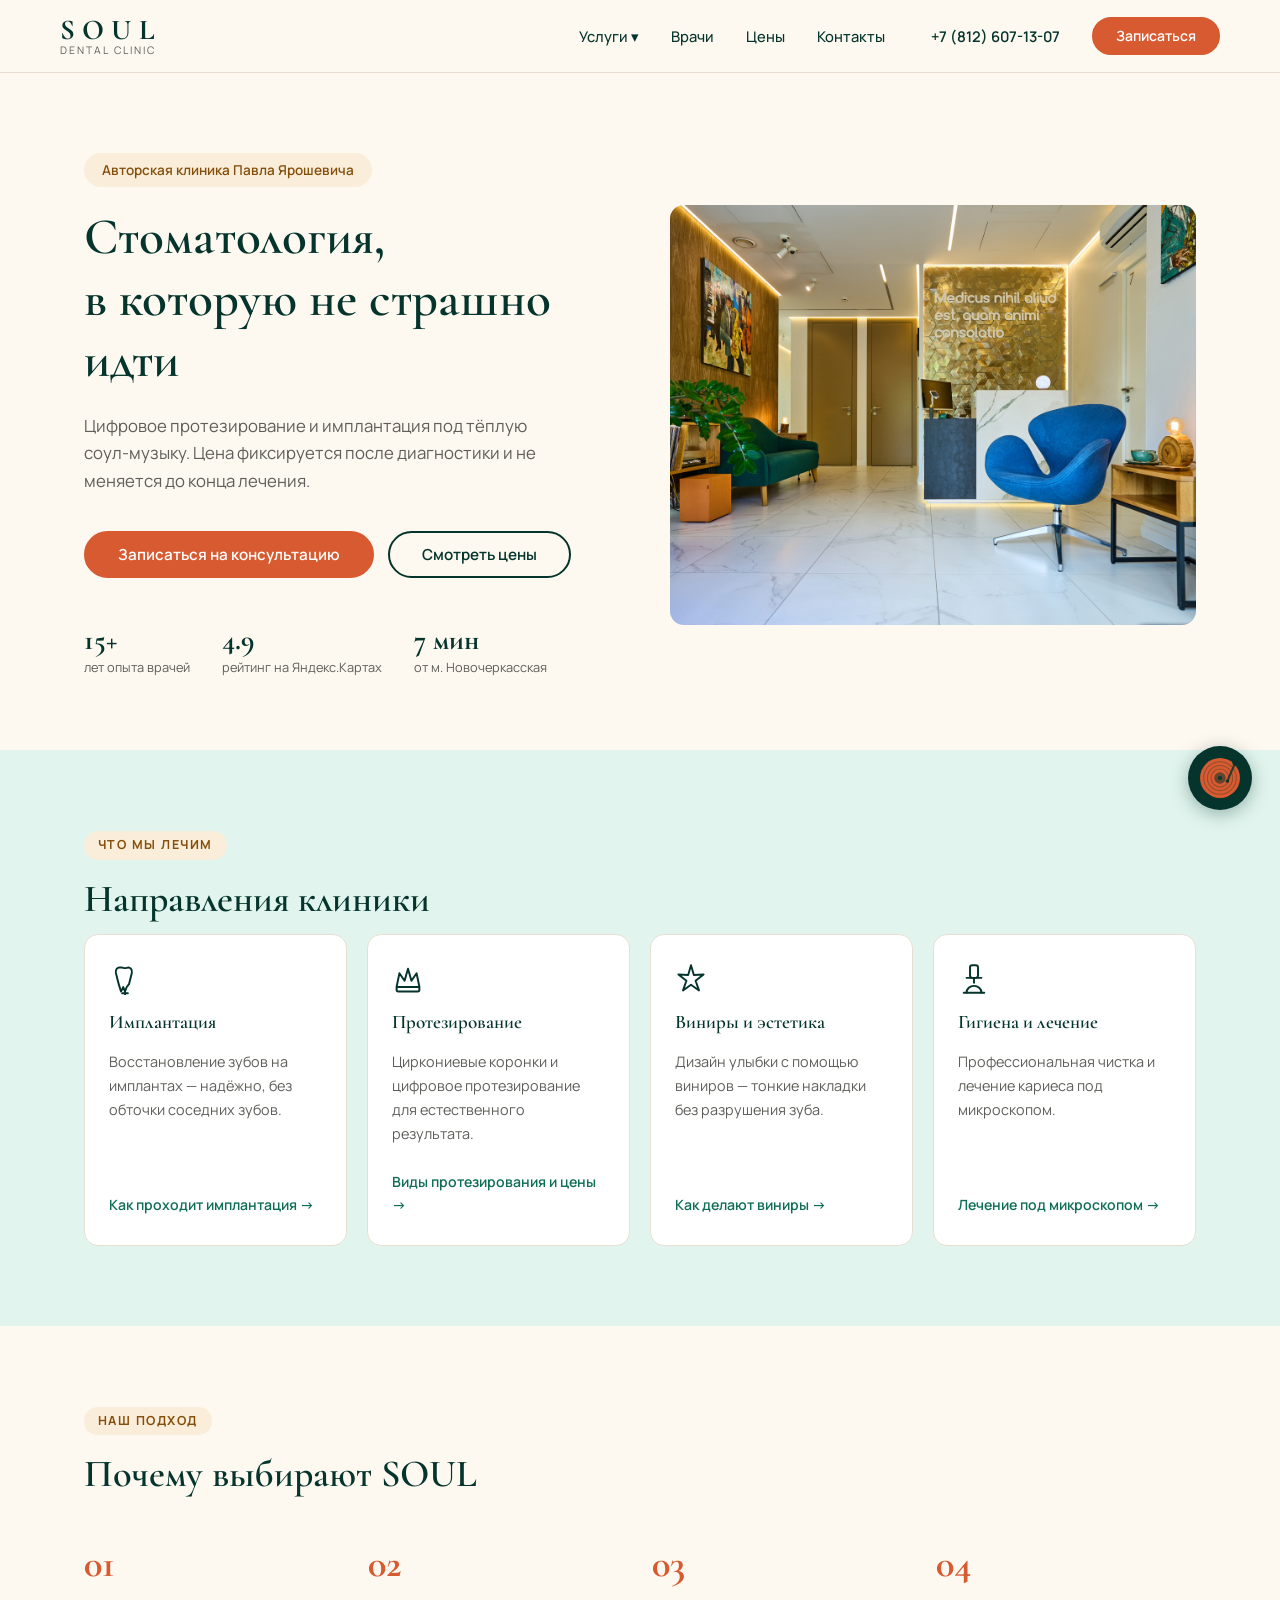
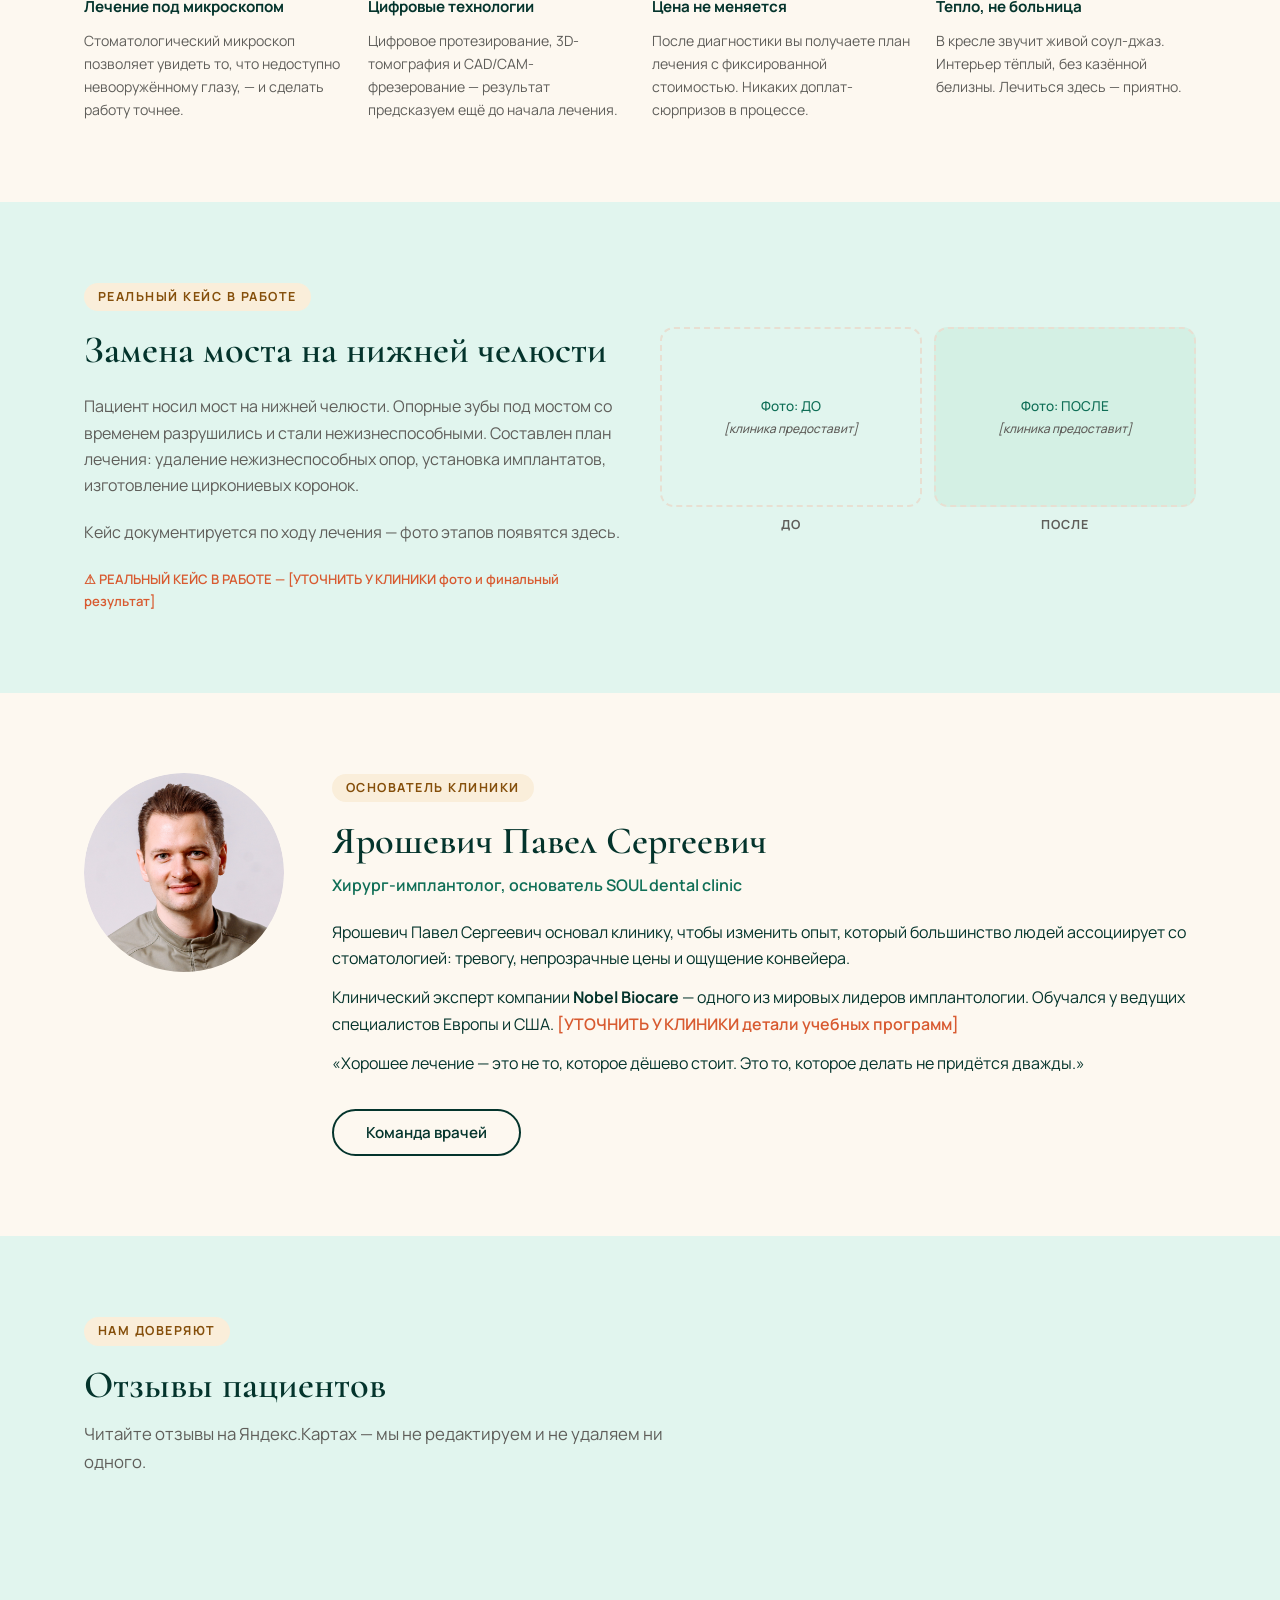
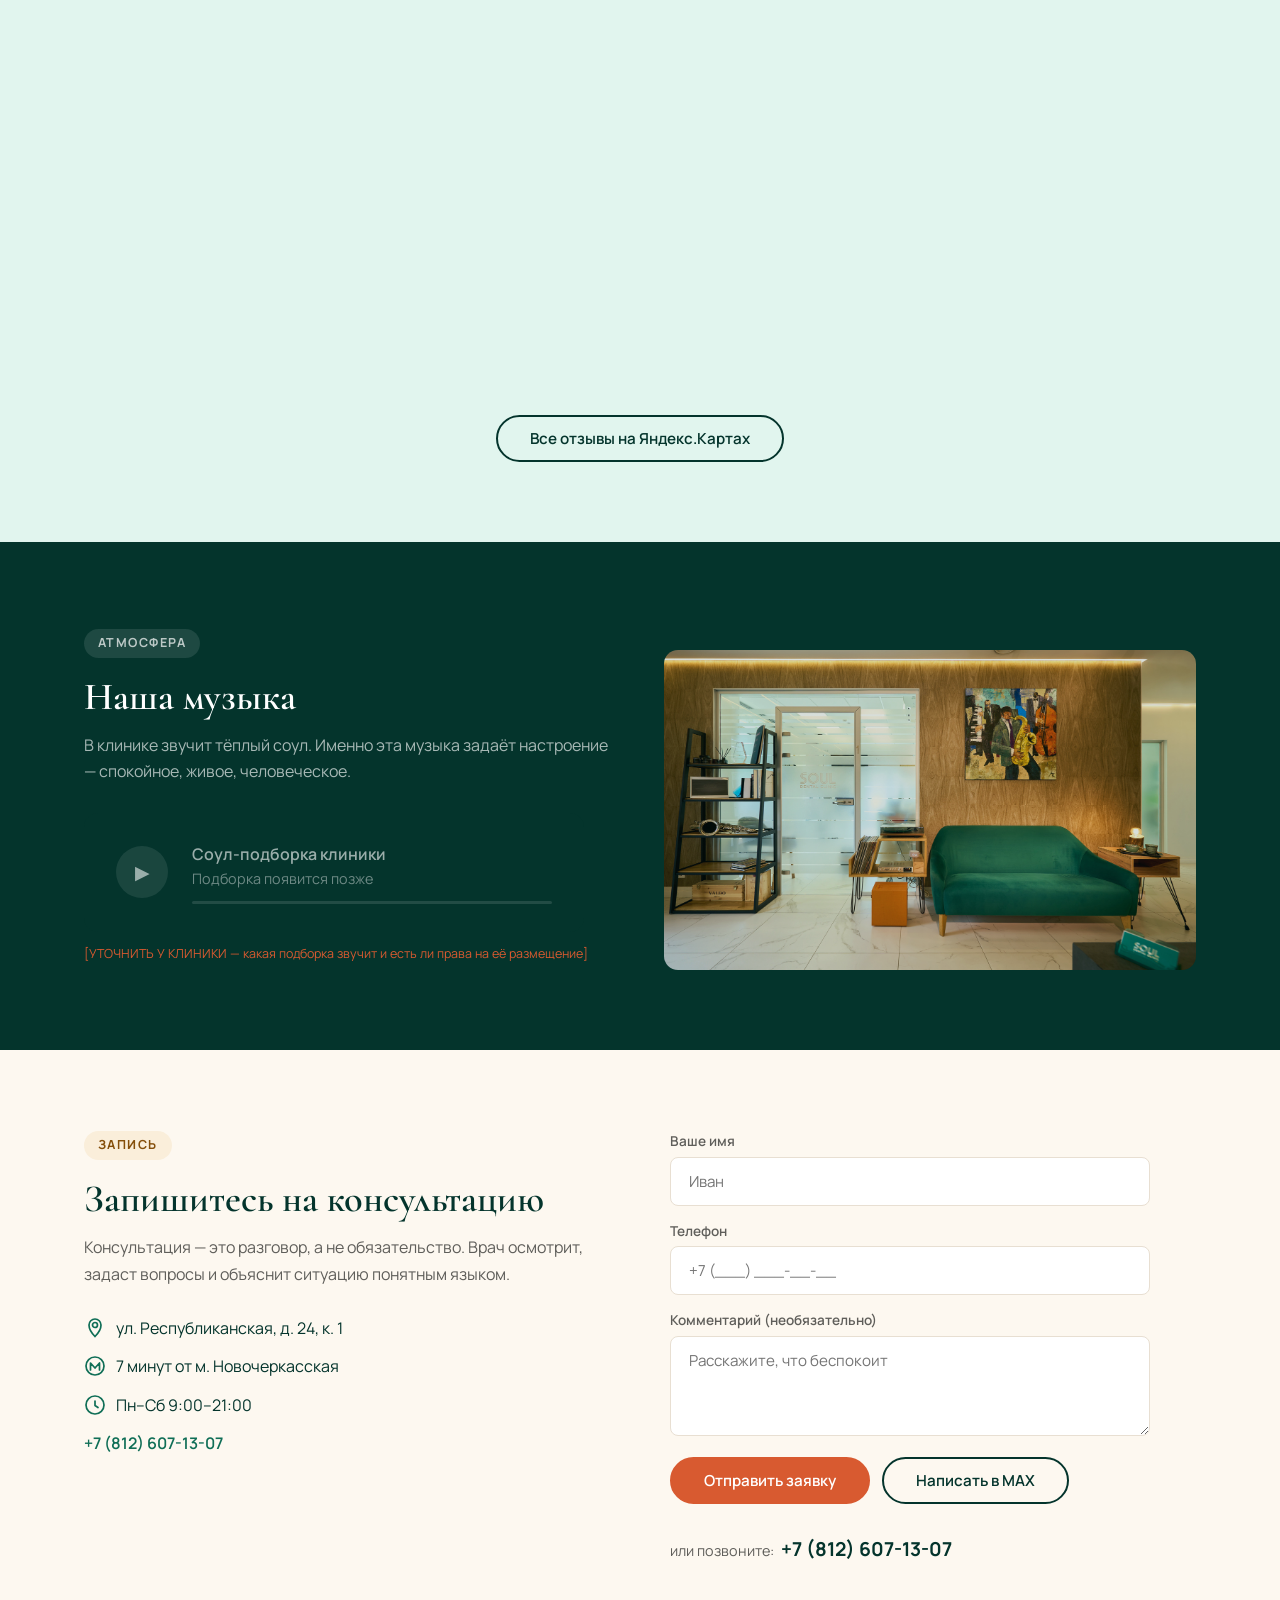
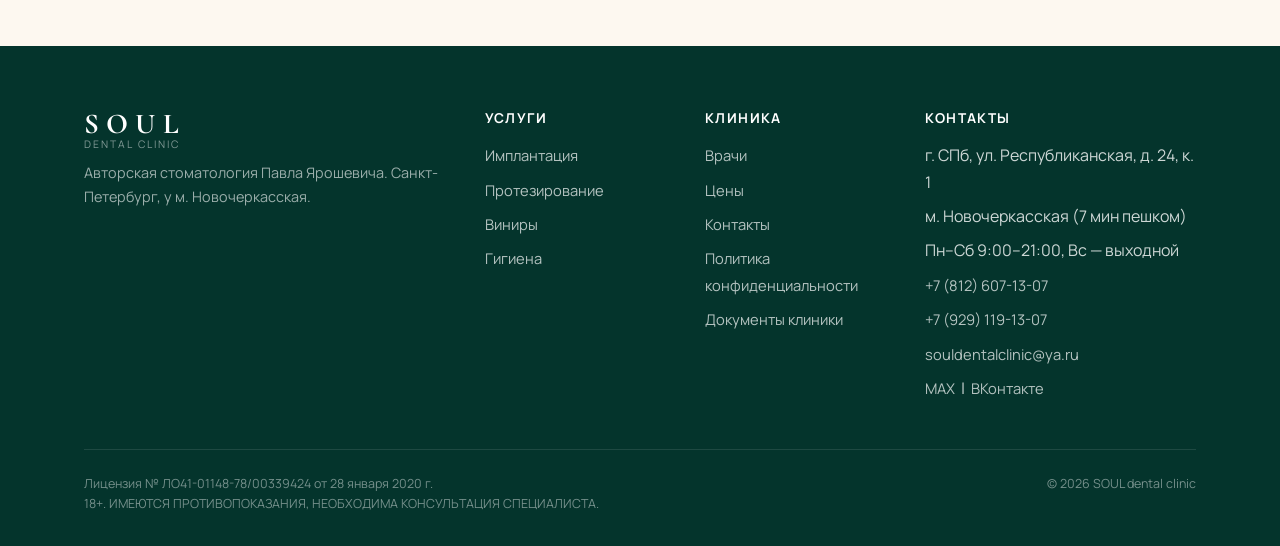
==== commit 0e2de9a8: "Task 8: card alignment fix + vinyl record icon 64/56px" ====
--- a/index.html
+++ b/index.html
@@ -352,13 +352,23 @@
 
 <!-- Vinyl music player -->
 <button class="sax-btn" id="vinylBtn" aria-label="Музыка клиники">
-  <svg class="sax-icon" viewBox="0 0 28 48" fill="currentColor" xmlns="http://www.w3.org/2000/svg">
-    <rect x="8" y="0" width="12" height="4" rx="2"/>
-    <path d="M8 4 Q7 10 11 12 L17 12 Q20 8 18 4 Z"/>
-    <path d="M10 11 h8 a4 4 0 0 1 4 4 v18 a4 4 0 0 1 -4 4 h-4 a4 4 0 0 1 -4 -4 V15 a4 4 0 0 1 4 -4z"/>
-    <path d="M10 33 Q3 37 2 42 a4 4 0 0 0 7 3 Q13 44 16 39 L18 33 Z"/>
-    <circle cx="14" cy="21" r="2" fill="rgba(255,255,255,0.35)"/>
-    <circle cx="14" cy="27" r="2" fill="rgba(255,255,255,0.35)"/>
+  <svg class="sax-icon" viewBox="0 0 40 40" fill="none" xmlns="http://www.w3.org/2000/svg">
+    <!-- Диск пластинки -->
+    <circle cx="20" cy="20" r="19" fill="currentColor"/>
+    <!-- Бороздки -->
+    <circle cx="20" cy="20" r="15.5" stroke="rgba(4,52,44,0.32)" stroke-width="1" fill="none"/>
+    <circle cx="20" cy="20" r="12"   stroke="rgba(4,52,44,0.32)" stroke-width="1" fill="none"/>
+    <circle cx="20" cy="20" r="8.5"  stroke="rgba(4,52,44,0.32)" stroke-width="1" fill="none"/>
+    <!-- Наклейка в центре -->
+    <circle cx="20" cy="20" r="5.5" fill="rgba(4,52,44,0.55)"/>
+    <!-- Центральное отверстие -->
+    <circle cx="20" cy="20" r="2" fill="rgba(4,52,44,0.9)"/>
+    <!-- Тонарм: точка поворота -->
+    <circle cx="34.5" cy="5.5" r="2.8" fill="rgba(4,52,44,0.8)"/>
+    <!-- Тонарм: трубка -->
+    <line x1="34.5" y1="5.5" x2="27" y2="23" stroke="rgba(4,52,44,0.8)" stroke-width="2" stroke-linecap="round"/>
+    <!-- Игла (стилус) -->
+    <circle cx="27" cy="23" r="1.6" fill="rgba(4,52,44,0.9)"/>
   </svg>
 </button>
 <script src="script.js"></script>
--- a/style.css
+++ b/style.css
@@ -663,7 +663,7 @@
 /* =============================================
    КАРТОЧКИ ВРАЧЕЙ
    ============================================= */
-.doctors-grid { display: grid; grid-template-columns: repeat(3, 1fr); gap: 24px; align-items: start; }
+.doctors-grid { display: grid; grid-template-columns: repeat(3, 1fr); gap: 24px; align-items: stretch; }
 .card-doctor {
   background: var(--white);
   border: 1px solid var(--border);
@@ -1118,8 +1118,8 @@
   bottom: 90px;
   right: 28px;
   z-index: 300;
-  width: 56px;
-  height: 56px;
+  width: 64px;
+  height: 64px;
   background: var(--dark);
   border: none;
   cursor: pointer;
@@ -1133,8 +1133,8 @@
 }
 .sax-btn:hover { transform: scale(1.08); box-shadow: 0 6px 24px rgba(4,52,44,0.45); }
 .sax-icon {
-  width: 22px;
-  height: 34px;
+  width: 42px;
+  height: 42px;
   color: var(--accent);
   display: block;
 }
@@ -1166,8 +1166,8 @@
 .player-stub__btn--off { background: rgba(255,255,255,0.15); cursor: default; }
 
 @media (max-width: 680px) {
-  .sax-btn { bottom: 90px; right: 16px; width: 48px; height: 48px; }
-  .sax-icon { width: 18px; height: 28px; }
+  .sax-btn { bottom: 90px; right: 16px; width: 56px; height: 56px; }
+  .sax-icon { width: 36px; height: 36px; }
 }
 
 /* ===== ТЕЛЕФОН В БЛОКЕ ЗАПИСИ ===== */
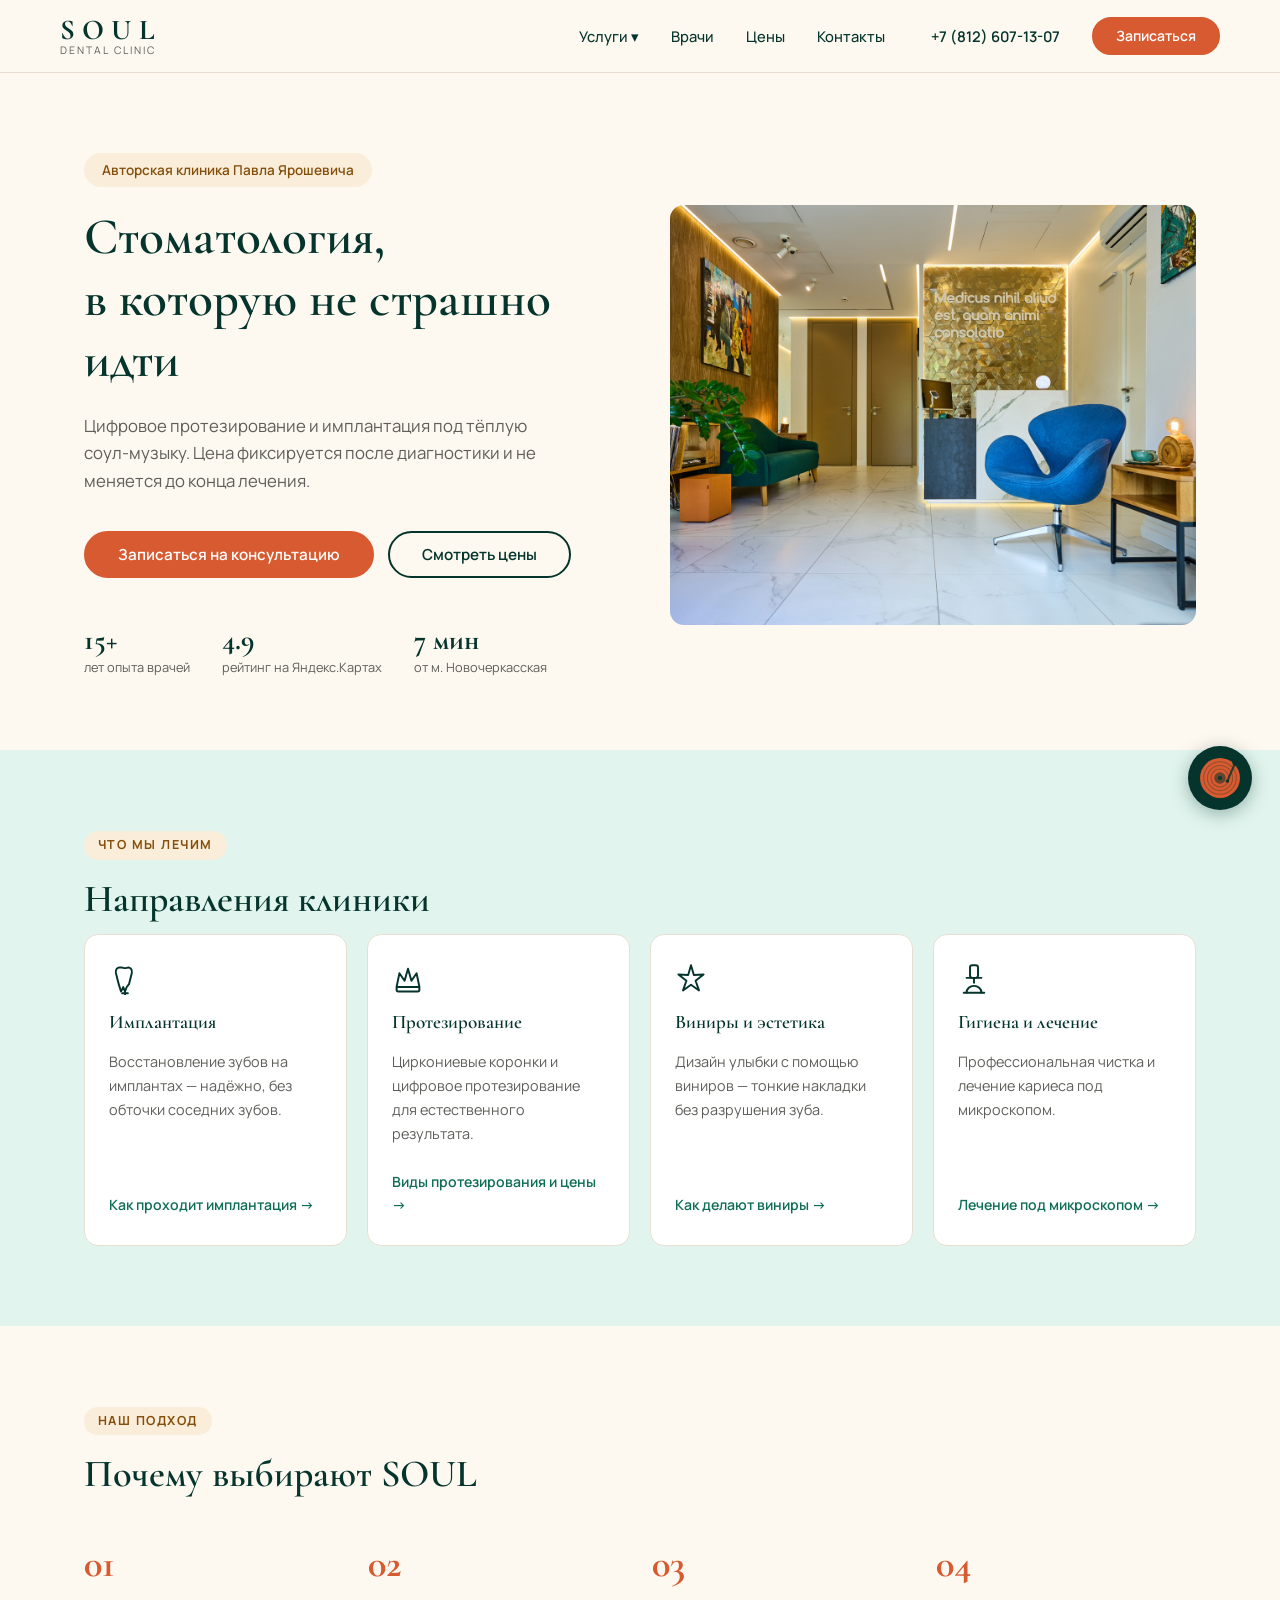
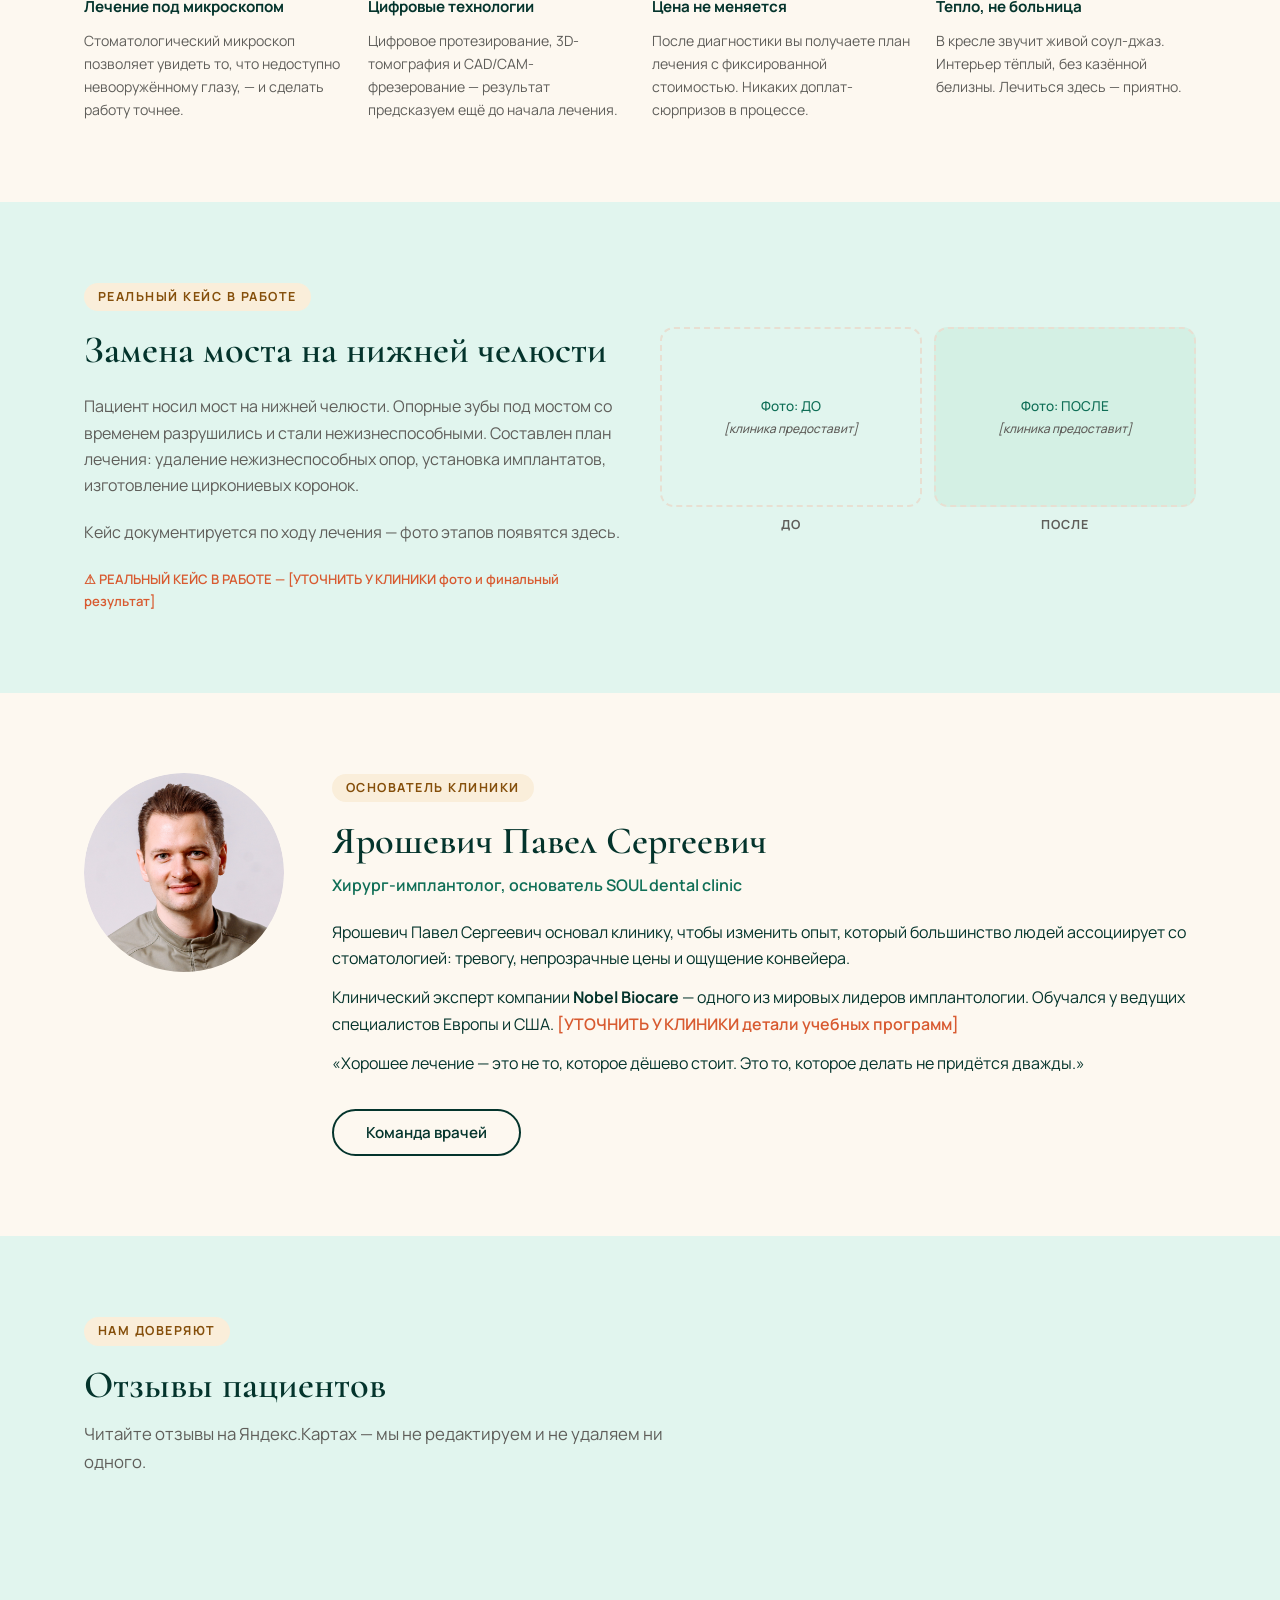
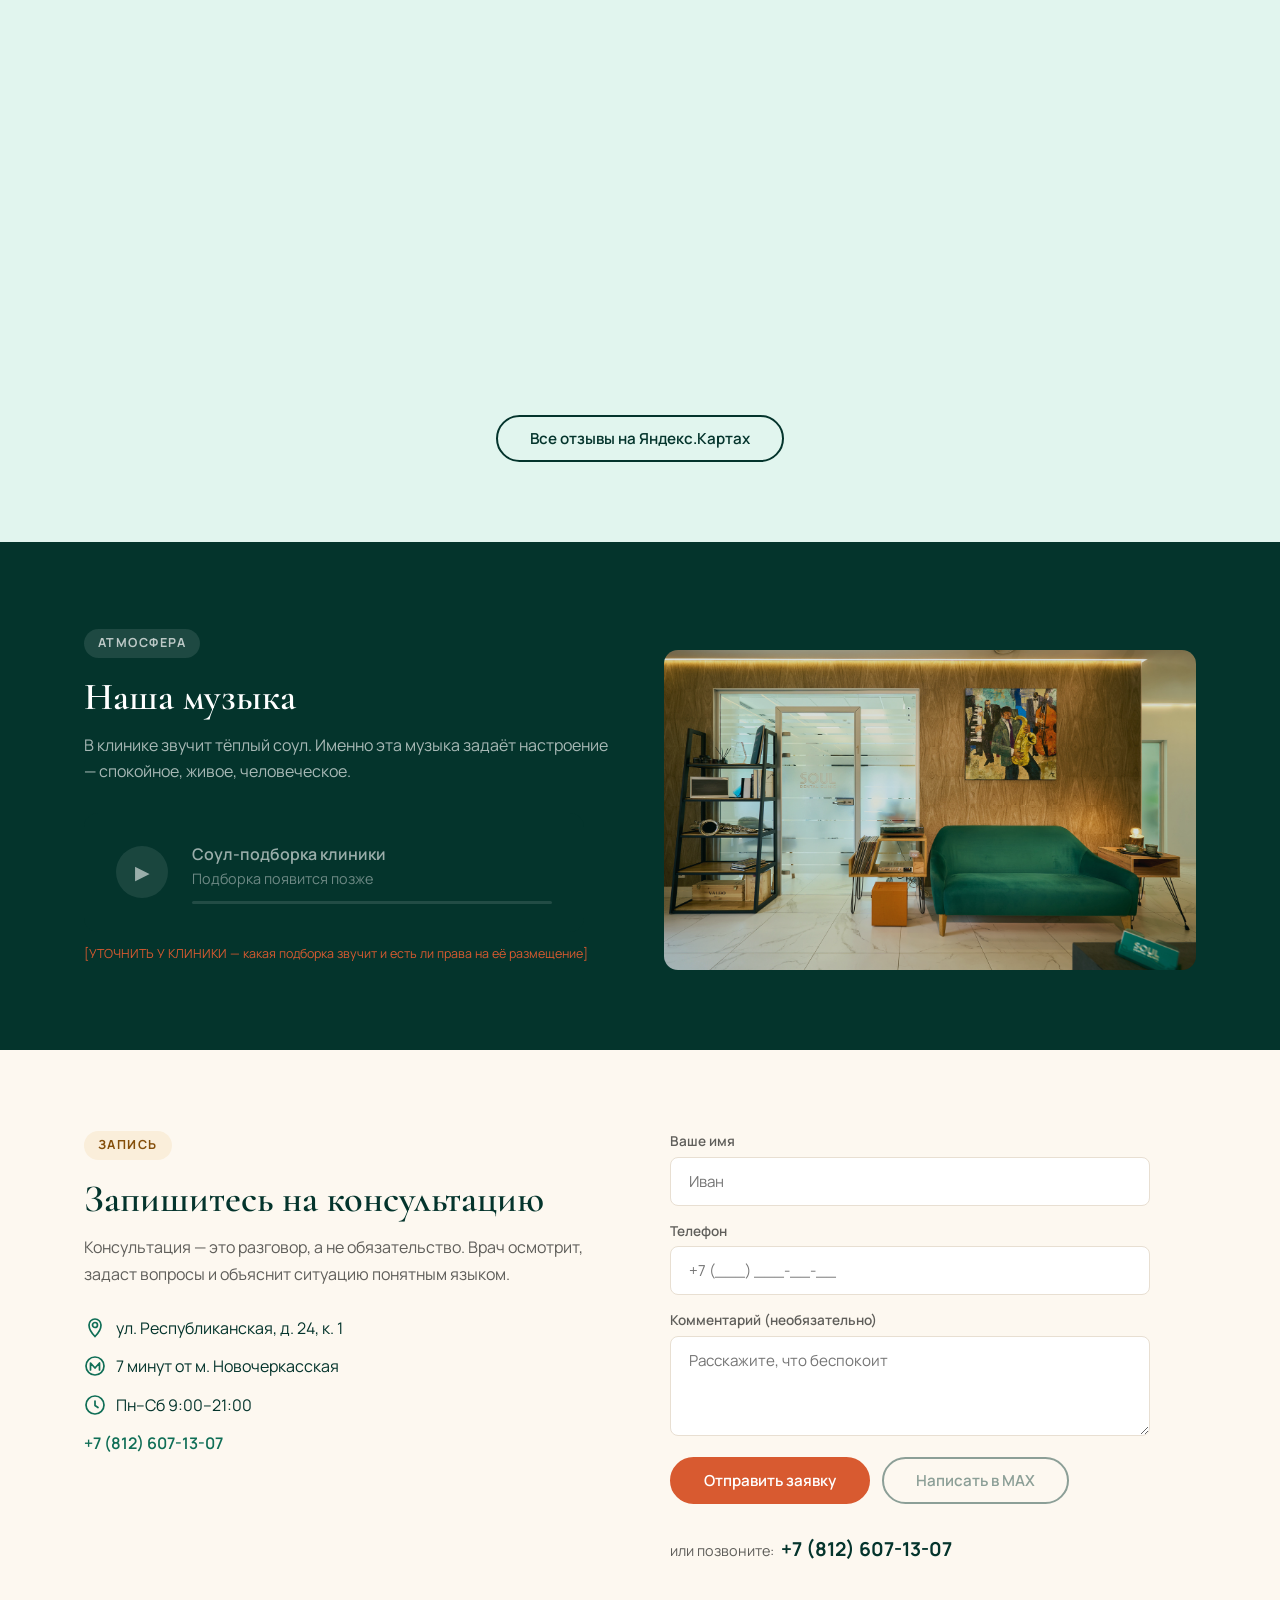
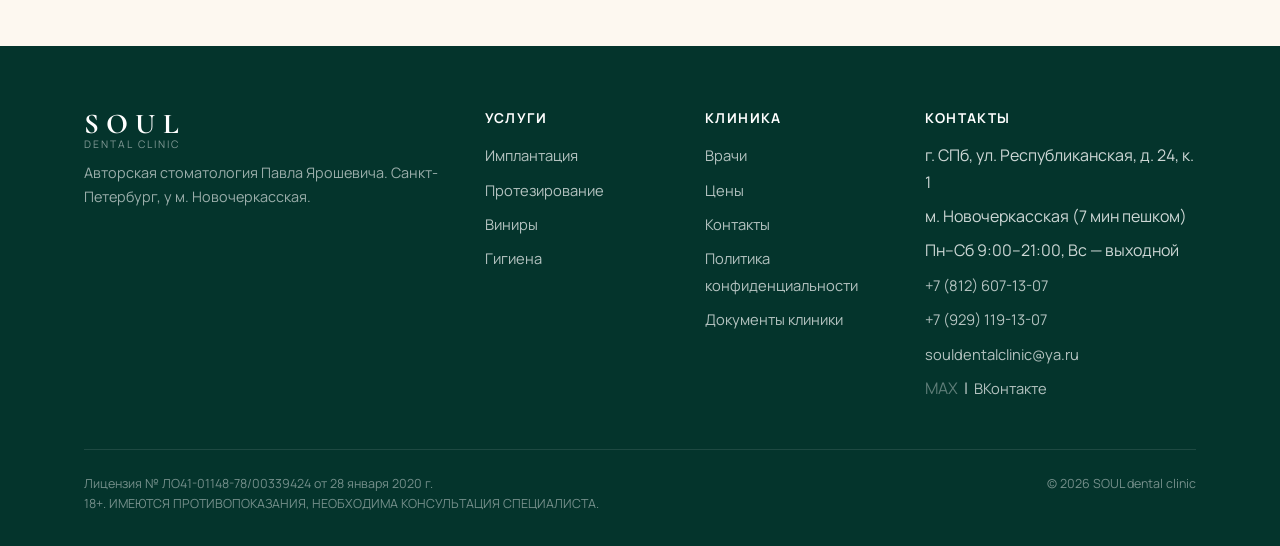
==== commit 90e580b2: "MAX links: visually disabled with pending tooltip, updated comments" ====
--- a/index.html
+++ b/index.html
@@ -283,8 +283,8 @@
           </div>
           <div class="form-record__buttons">
             <button type="submit" class="btn btn--accent">Отправить заявку</button>
-            <!-- УТОЧНИТЬ У КЛИНИКИ — точная пригласительная ссылка MAX -->
-            <a href="https://max.ru/u/souldental" target="_blank" rel="noopener" class="btn btn--outline">Написать в MAX</a>
+            <!-- [УТОЧНИТЬ У КЛИНИКИ — пригласительная ссылка MAX формата max.ru/join/...] -->
+            <button type="button" class="btn btn--outline btn-max-pending" onclick="showMaxPending(event)">Написать в MAX</button>
           </div>
           <p class="form-record__phone">или позвоните: <a href="tel:+78126071307">+7 (812) 607-13-07</a></p>
         </form>
@@ -332,8 +332,8 @@
           <li><a href="tel:+78126071307">+7 (812) 607-13-07</a></li>
           <li><a href="tel:+79291191307">+7 (929) 119-13-07</a></li>
           <li><a href="mailto:souldentalclinic@ya.ru">souldentalclinic@ya.ru</a></li>
-          <li><!-- УТОЧНИТЬ У КЛИНИКИ — точная пригласительная ссылка MAX -->
-          <a href="https://max.ru/u/souldental" target="_blank">MAX</a> &nbsp;|&nbsp; <a href="https://vk.com/souldental" target="_blank">ВКонтакте</a></li>
+          <li><!-- [УТОЧНИТЬ У КЛИНИКИ — пригласительная ссылка MAX формата max.ru/join/...] -->
+          <span class="max-link-pending" onclick="showMaxPending(event)">MAX</span> &nbsp;|&nbsp; <a href="https://vk.com/souldental" target="_blank">ВКонтакте</a></li>
         </ul>
       </div>
     </div>
--- a/style.css
+++ b/style.css
@@ -1109,6 +1109,10 @@
 .btn { transition: opacity 0.2s, transform 0.18s, box-shadow 0.18s; }
 .btn--accent:hover { box-shadow: 0 6px 20px rgba(216,90,48,0.35); }
 .btn--outline:hover { background: var(--mint); }
+/* Кнопки MAX в ожидании ссылки */
+.btn-max-pending { opacity: 0.45; cursor: not-allowed; }
+.btn-max-pending:hover { opacity: 0.45; transform: none; box-shadow: none; background: transparent; }
+.max-link-pending { opacity: 0.45; cursor: not-allowed; }
 
 /* =============================================
    VINYL MUSIC PLAYER
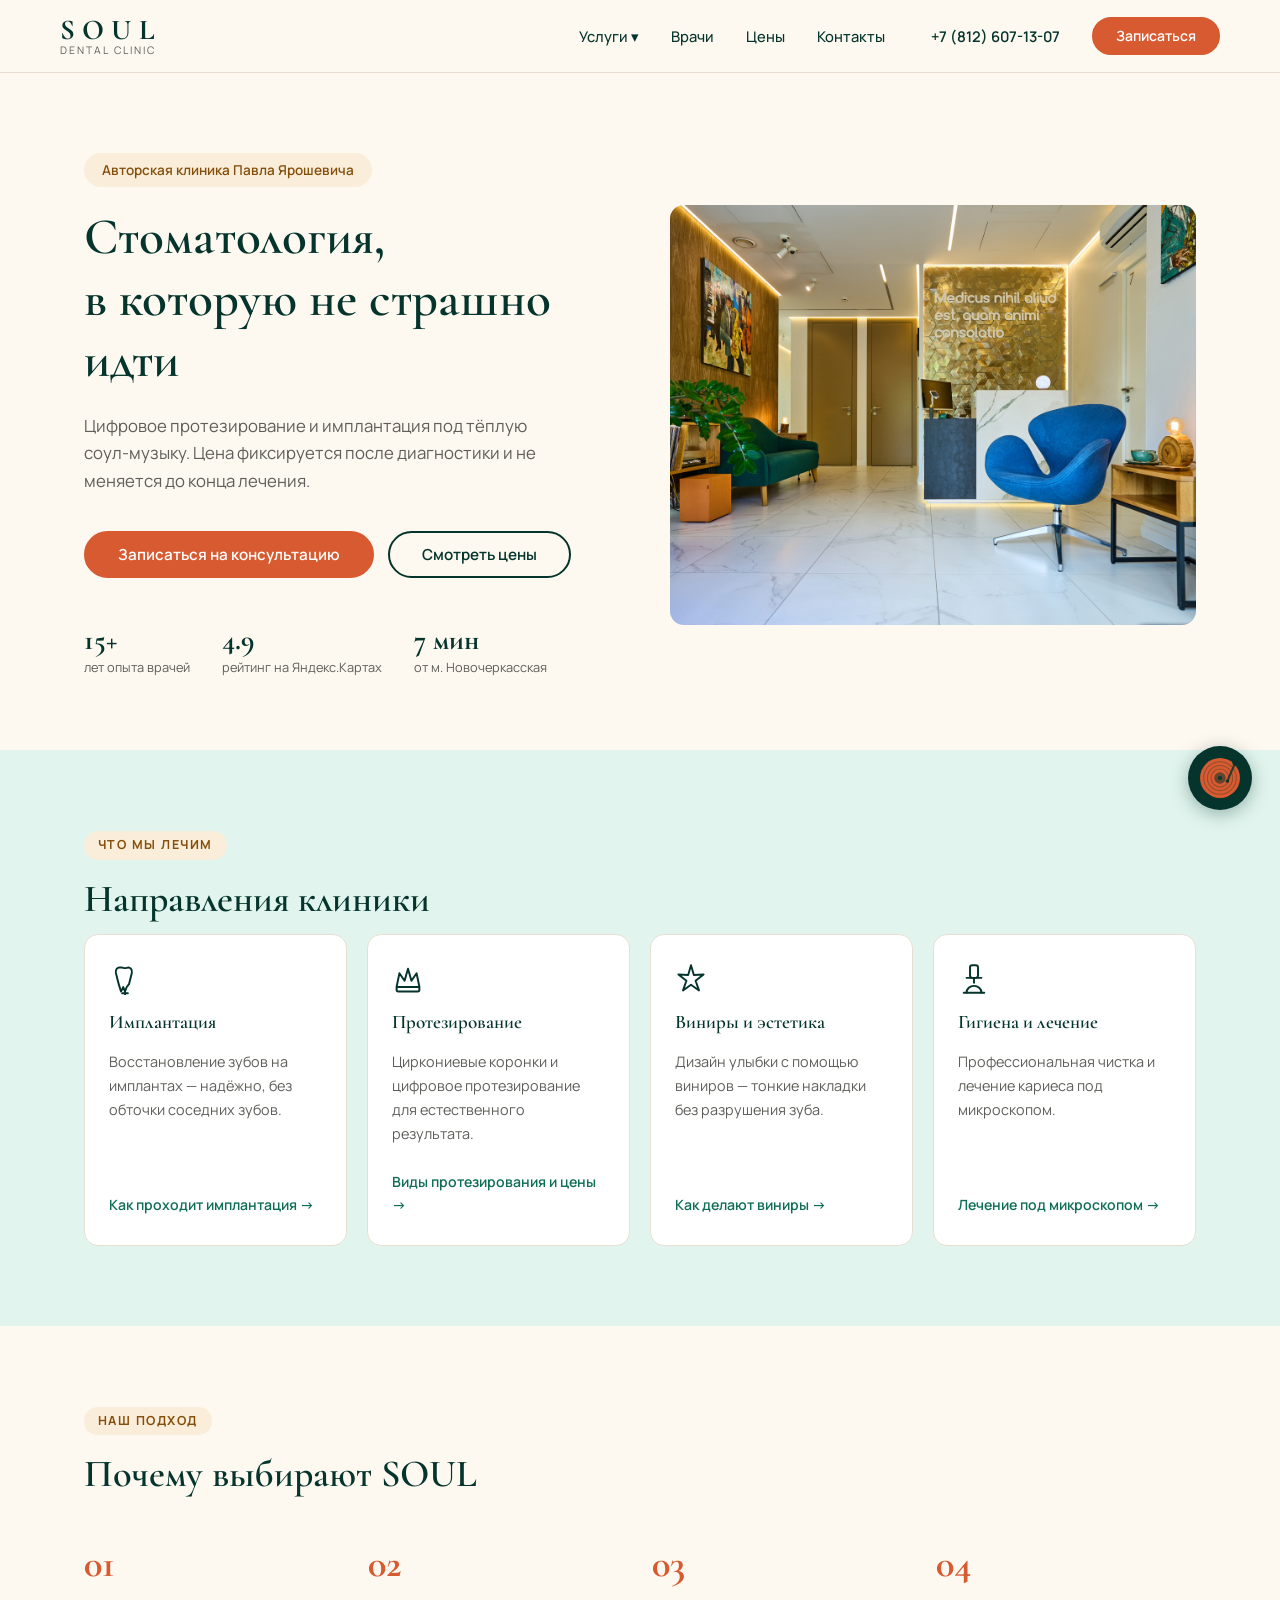
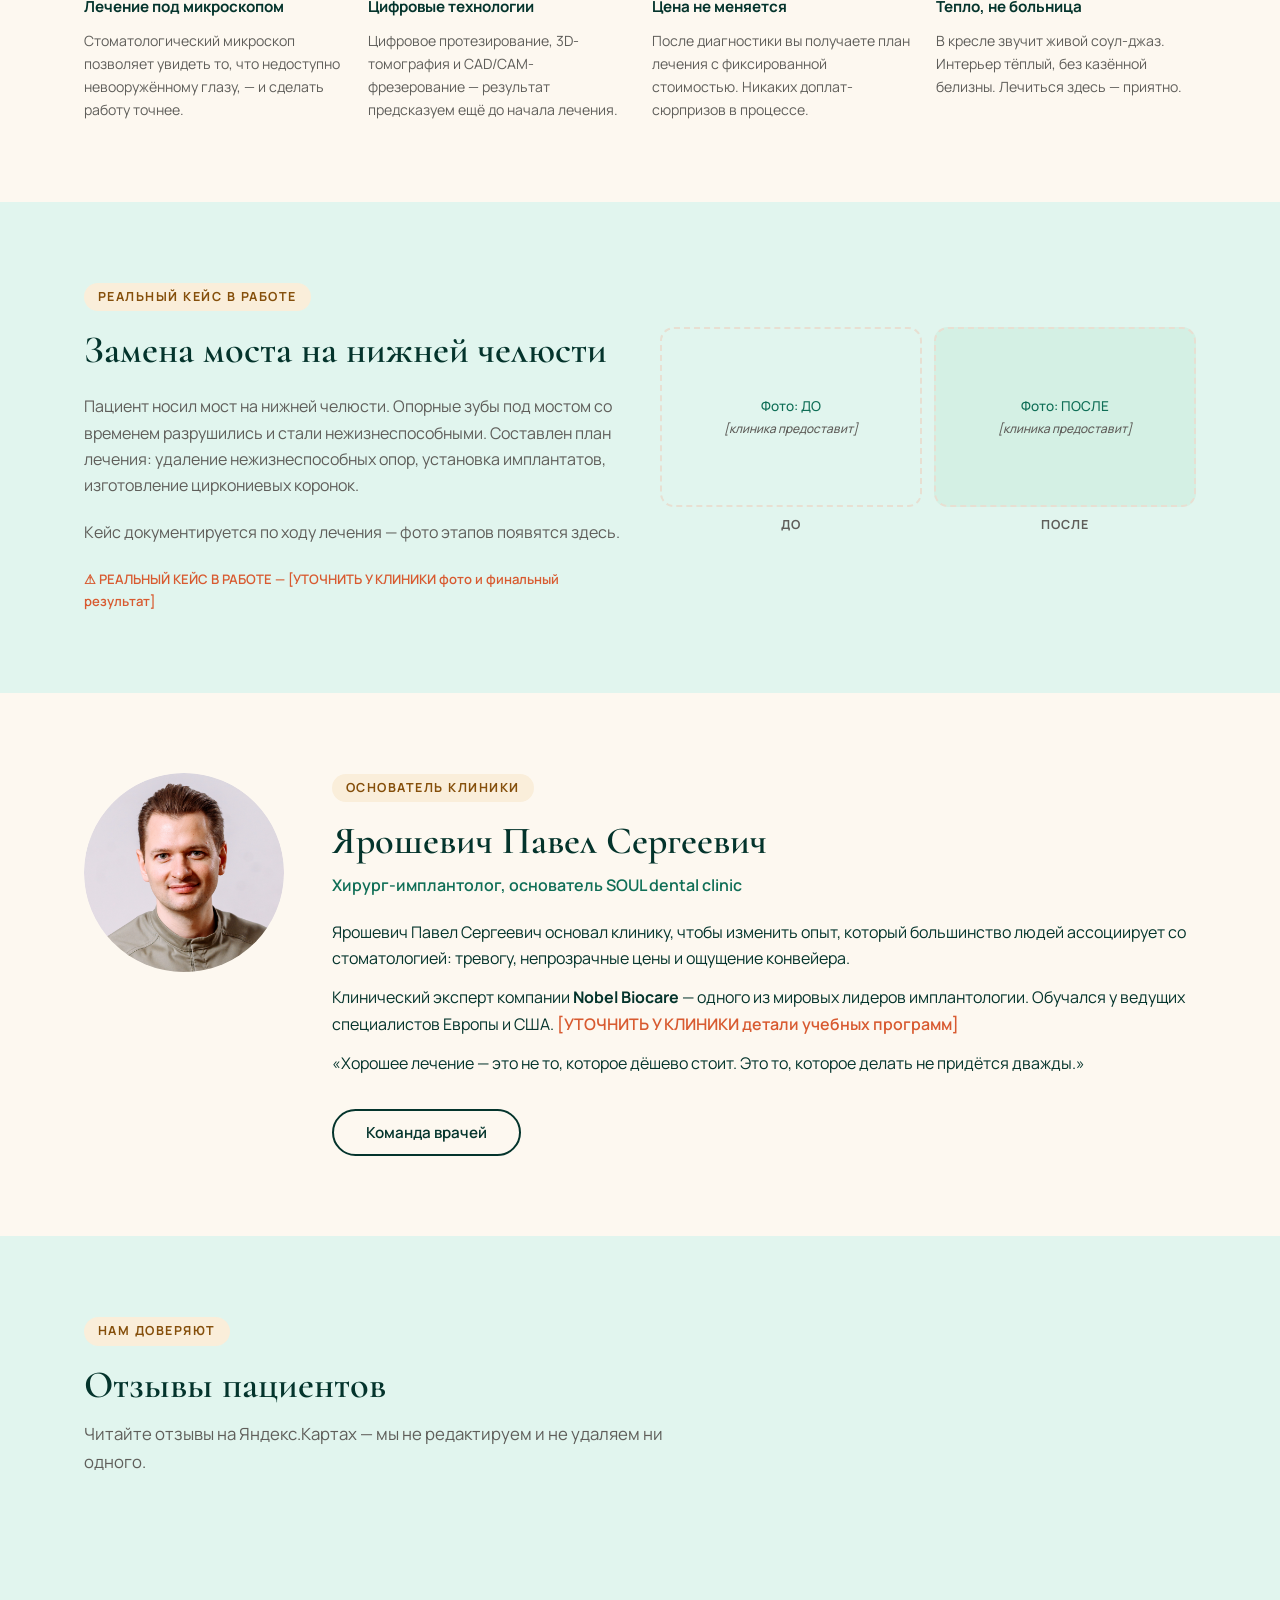
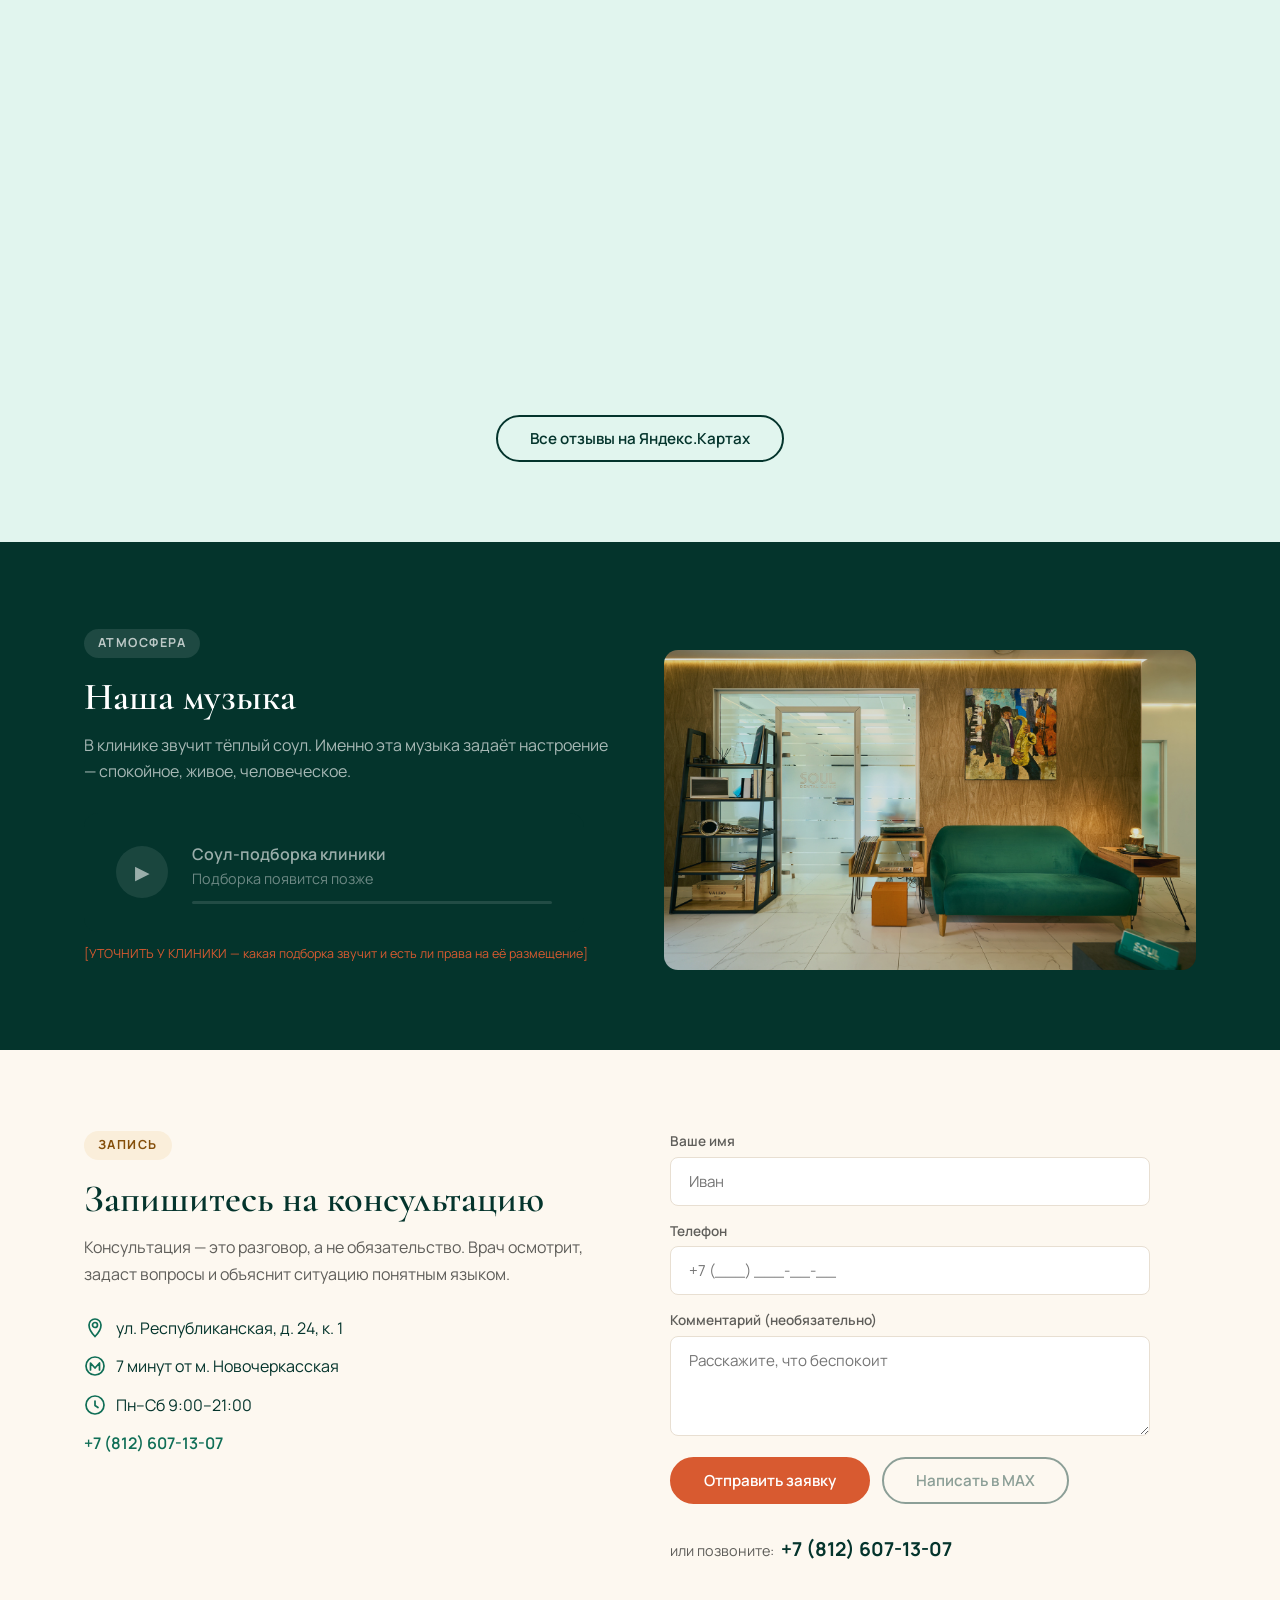
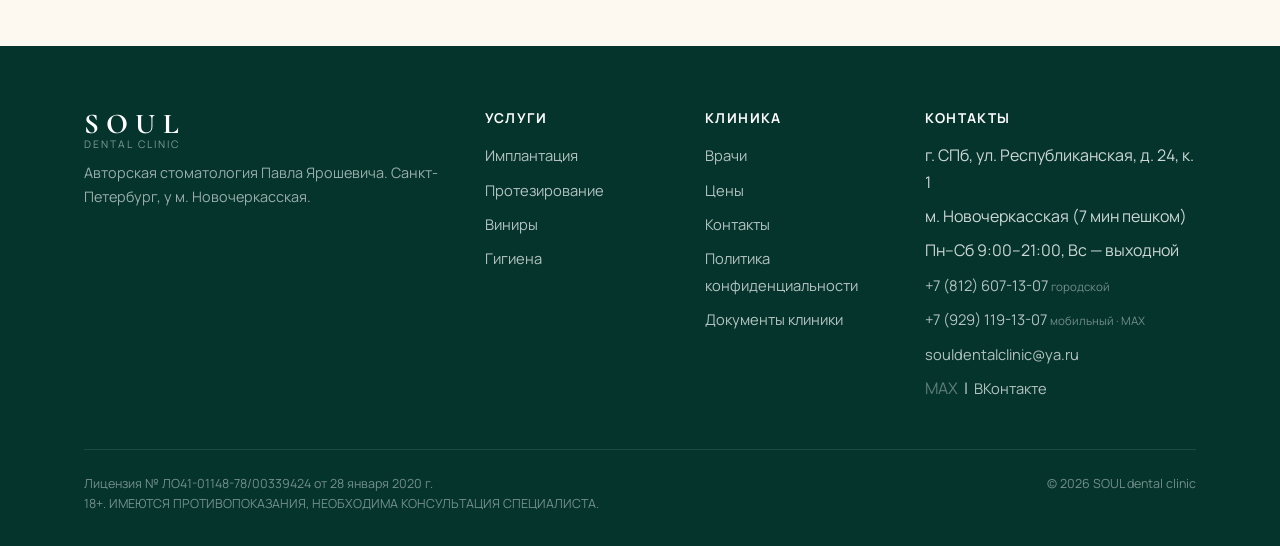
==== commit 3238efd3: "Phone labels: городской/мобильный in contacts and footer" ====
--- a/index.html
+++ b/index.html
@@ -329,8 +329,8 @@
           <li>г. СПб, ул. Республиканская, д. 24, к. 1</li>
           <li>м. Новочеркасская (7 мин пешком)</li>
           <li>Пн–Сб 9:00–21:00, Вс — выходной</li>
-          <li><a href="tel:+78126071307">+7 (812) 607-13-07</a></li>
-          <li><a href="tel:+79291191307">+7 (929) 119-13-07</a></li>
+          <li><a href="tel:+78126071307">+7 (812) 607-13-07</a> <span class="phone-label">городской</span></li>
+          <li><a href="tel:+79291191307">+7 (929) 119-13-07</a> <span class="phone-label">мобильный · MAX</span></li>
           <li><a href="mailto:souldentalclinic@ya.ru">souldentalclinic@ya.ru</a></li>
           <li><!-- [УТОЧНИТЬ У КЛИНИКИ — пригласительная ссылка MAX формата max.ru/join/...] -->
           <span class="max-link-pending" onclick="showMaxPending(event)">MAX</span> &nbsp;|&nbsp; <a href="https://vk.com/souldental" target="_blank">ВКонтакте</a></li>
--- a/style.css
+++ b/style.css
@@ -1113,6 +1113,8 @@
 .btn-max-pending { opacity: 0.45; cursor: not-allowed; }
 .btn-max-pending:hover { opacity: 0.45; transform: none; box-shadow: none; background: transparent; }
 .max-link-pending { opacity: 0.45; cursor: not-allowed; }
+/* Подписи к телефонам */
+.phone-label { font-size: 0.72rem; opacity: 0.55; font-weight: 400; white-space: nowrap; }
 
 /* =============================================
    VINYL MUSIC PLAYER
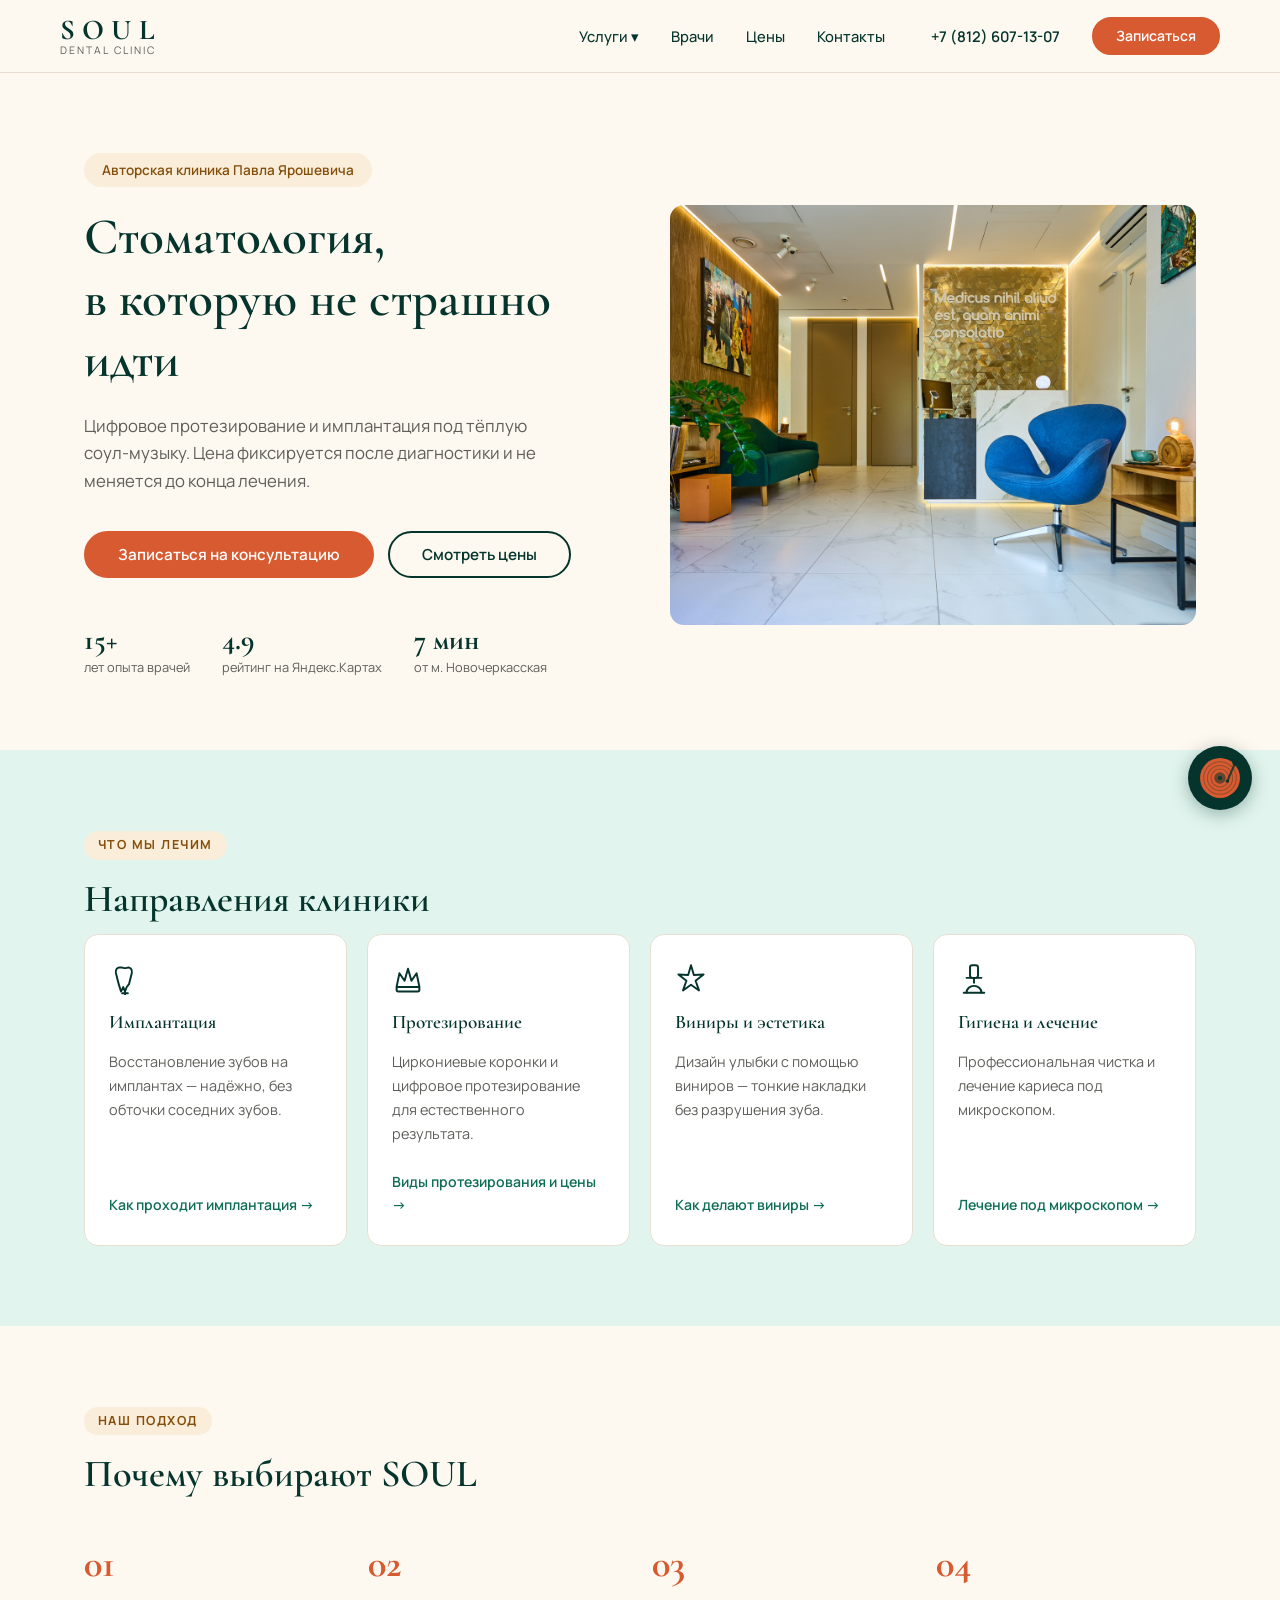
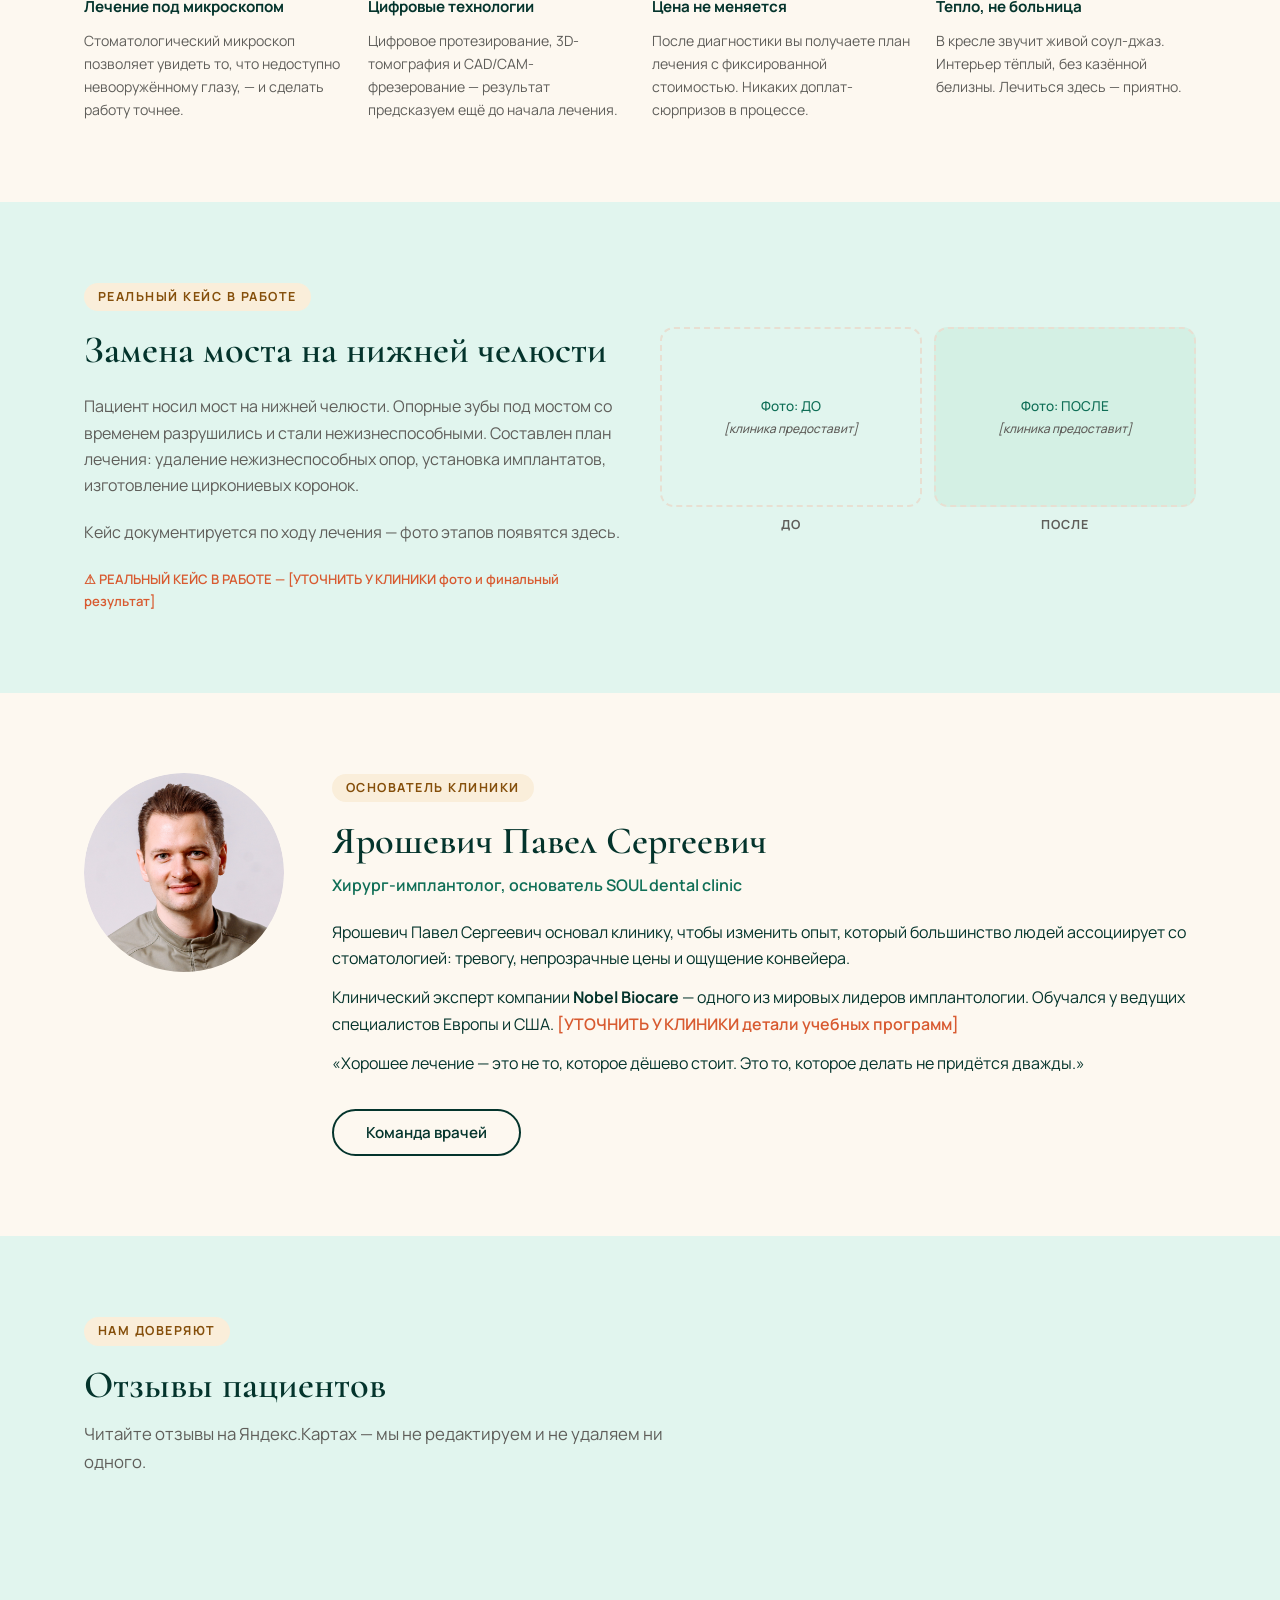
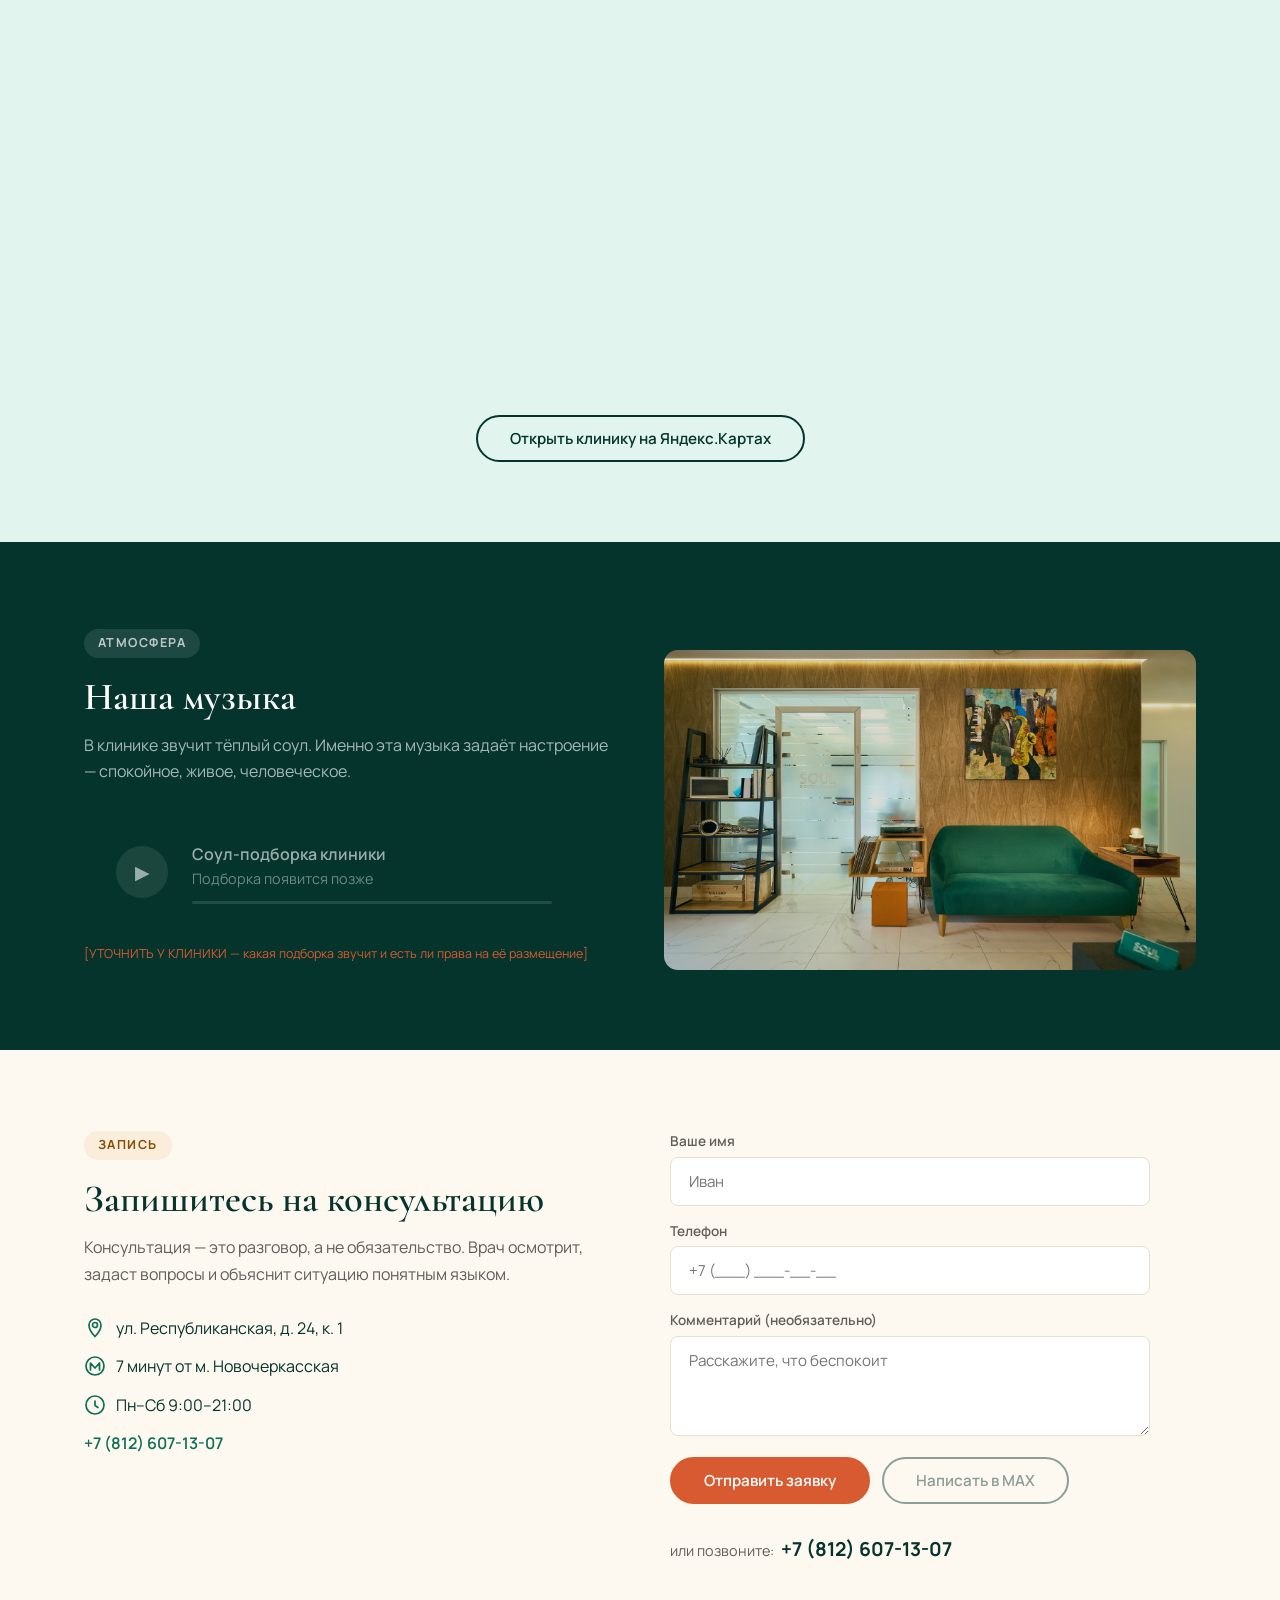
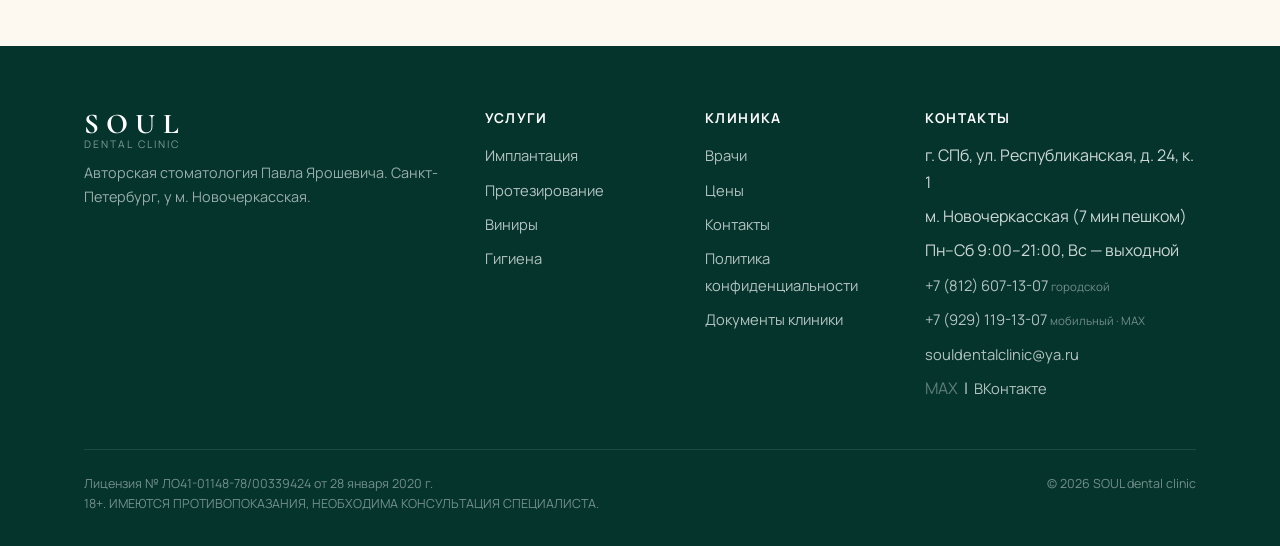
==== commit 6d89f79f: "Rename Yandex review buttons to 'Открыть клинику на Яндекс.Картах'" ====
--- a/index.html
+++ b/index.html
@@ -218,7 +218,7 @@
       width="100%" height="460" frameborder="0"
       style="border-radius:12px;border:none;display:block"></iframe>
     <div style="text-align:center;margin-top:32px">
-      <a href="https://yandex.ru/maps/org/soul_dental/240564317734/reviews/" target="_blank" rel="noopener" class="btn btn--outline">Все отзывы на Яндекс.Картах</a>
+      <a href="https://yandex.ru/maps/org/soul_dental/240564317734/reviews/" target="_blank" rel="noopener" class="btn btn--outline">Открыть клинику на Яндекс.Картах</a>
     </div>
   </div>
 </section>
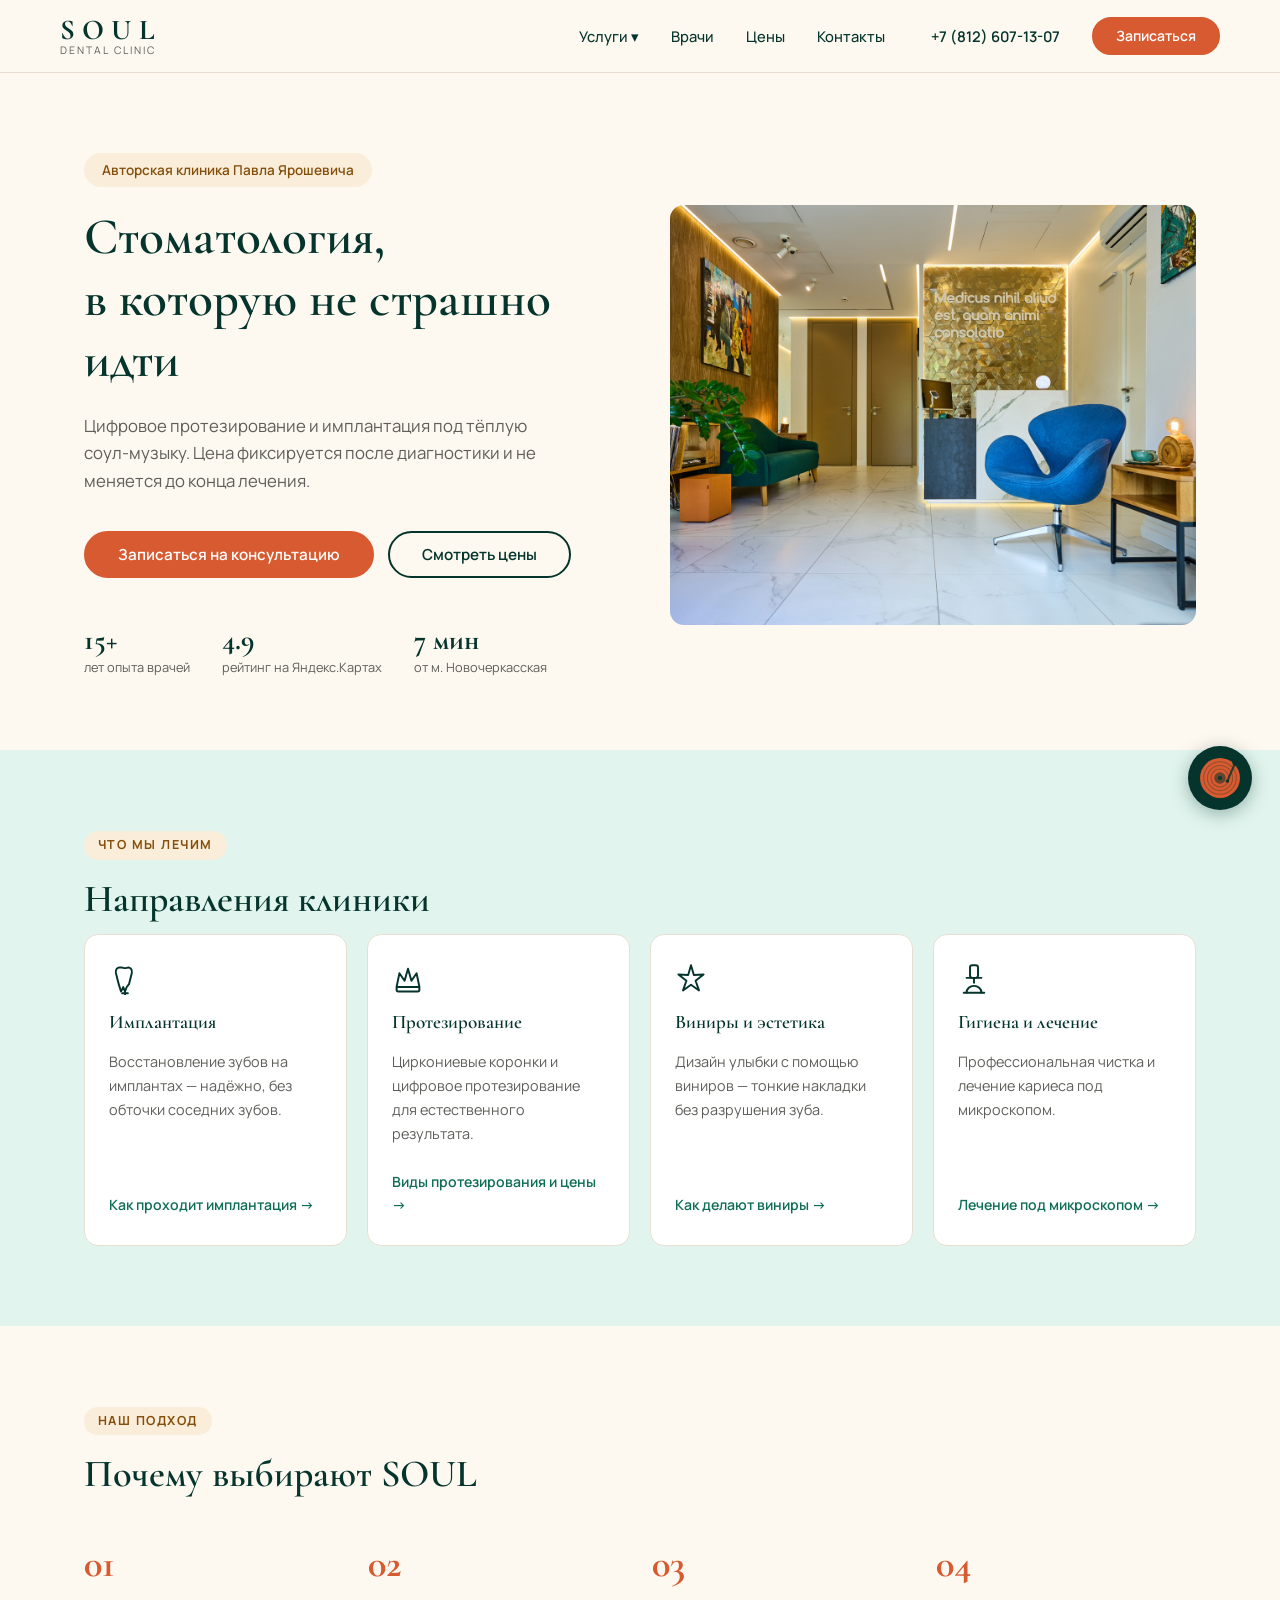
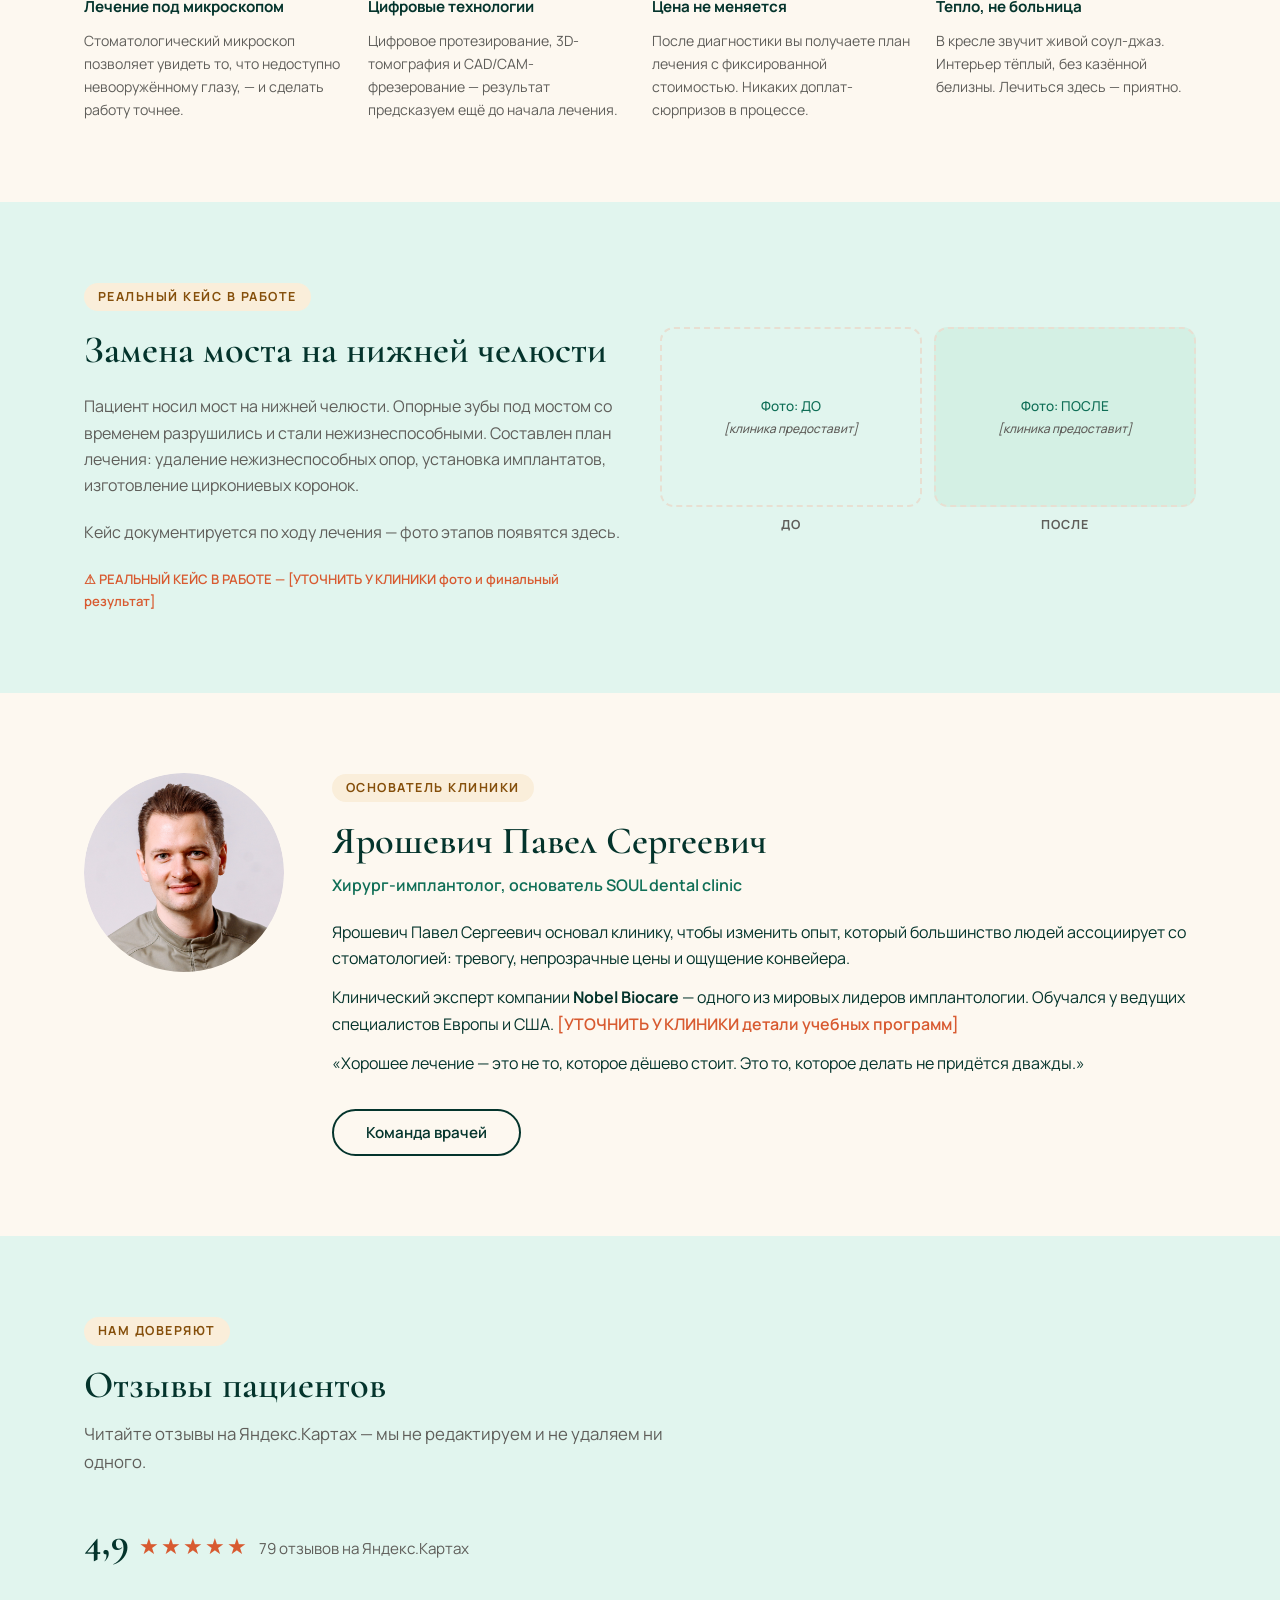
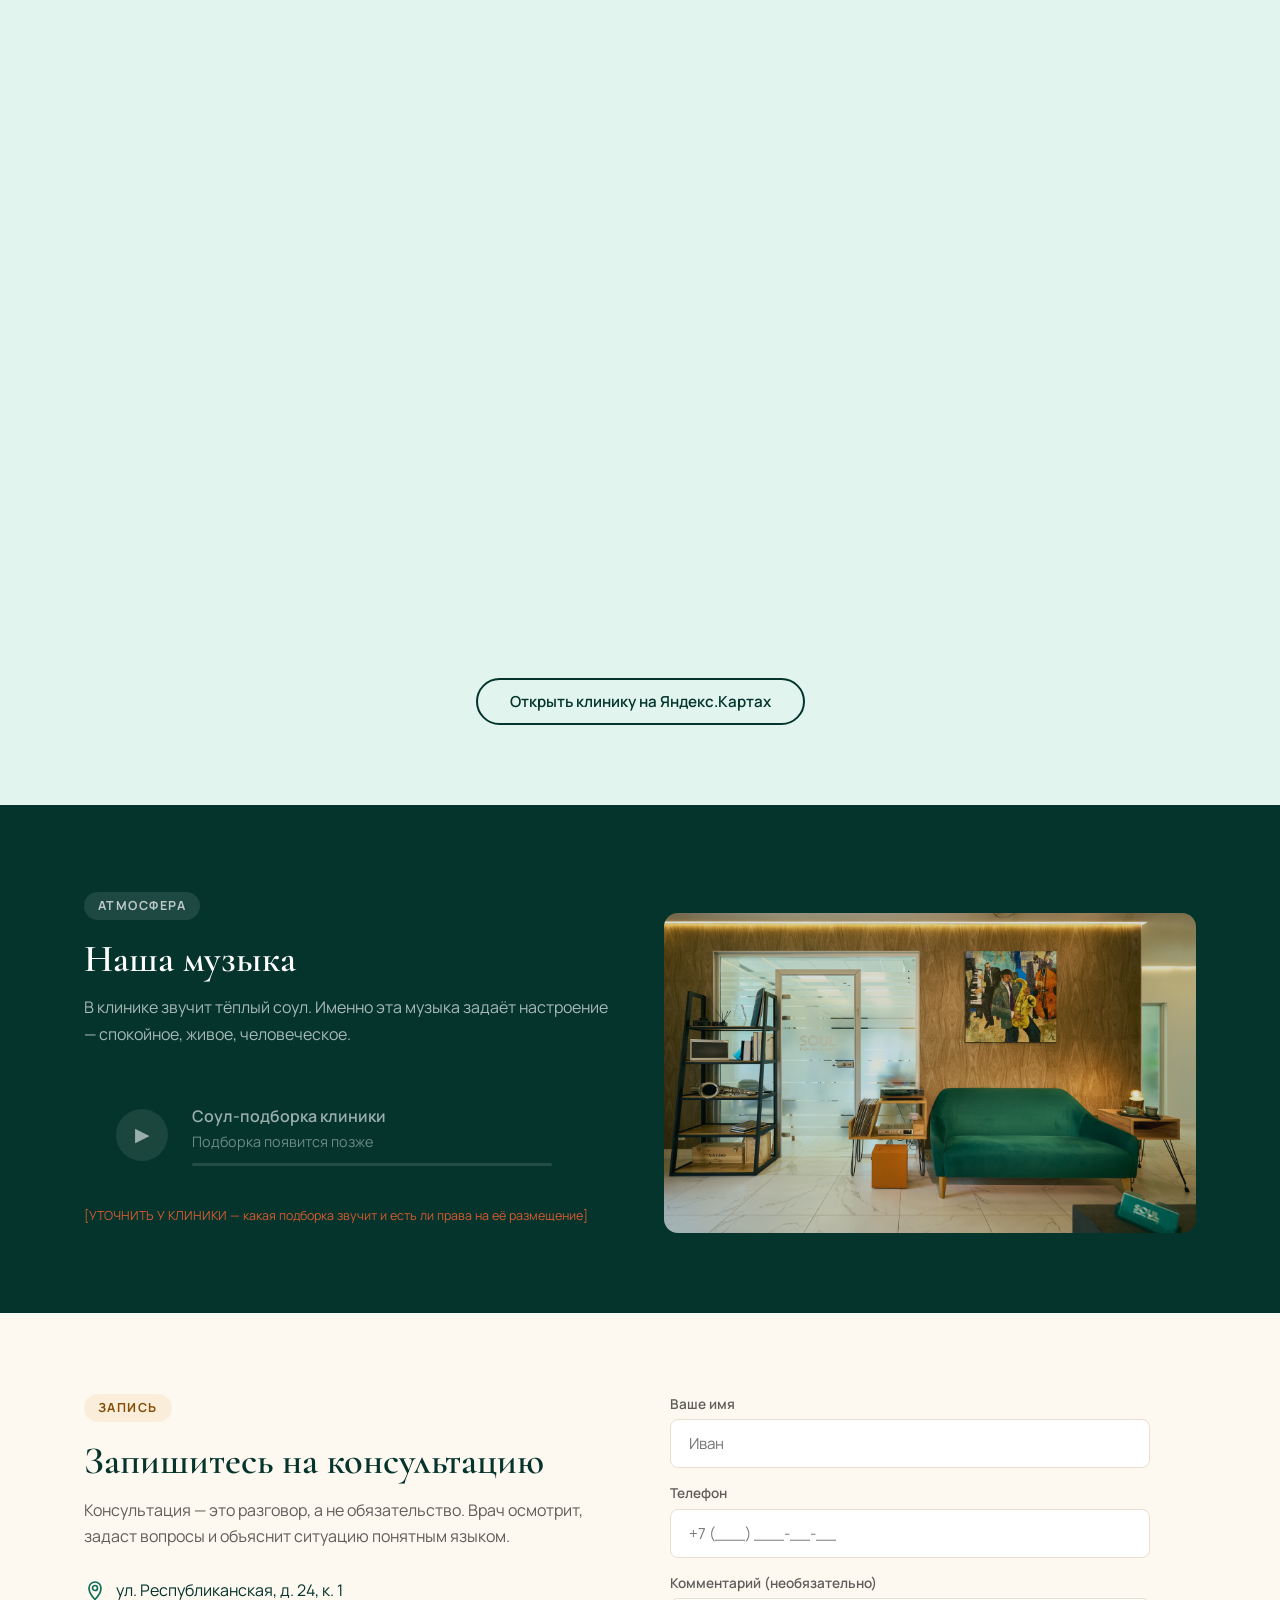
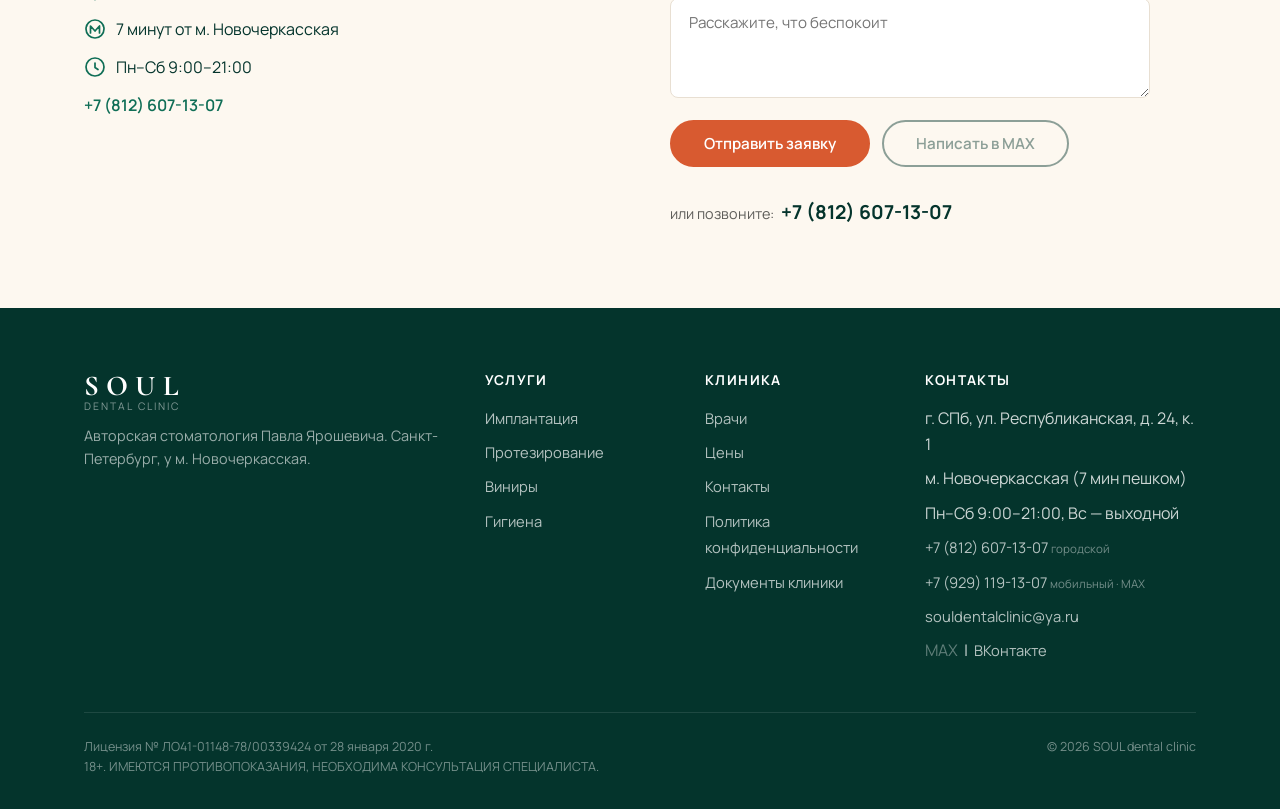
==== commit 9e14065a: "Reviews widget: 660px desktop / 530px mobile, rating line 4.9★ / 79 reviews" ====
--- a/index.html
+++ b/index.html
@@ -212,11 +212,19 @@
     <span class="section-label">Нам доверяют</span>
     <h2 class="section-title">Отзывы пациентов</h2>
     <p class="section-subtitle">Читайте отзывы на Яндекс.Картах — мы не редактируем и не удаляем ни одного.</p>
+    <!-- СВЕРЯТЬ ПЕРИОДИЧЕСКИ — цифры меняются -->
+    <div class="reviews-rating">
+      <span class="reviews-rating__score">4,9</span>
+      <span class="reviews-rating__stars" aria-hidden="true">★★★★★</span>
+      <span class="reviews-rating__count">79 отзывов на Яндекс.Картах</span>
+    </div>
+
     <!-- Виджет отзывов Яндекс.Карт — бесплатный iframe, API-ключ не нужен -->
     <iframe
       src="https://yandex.ru/maps-reviews-widget/240564317734?comments"
-      width="100%" height="460" frameborder="0"
-      style="border-radius:12px;border:none;display:block"></iframe>
+      id="reviews-iframe"
+      width="100%" height="660" frameborder="0"
+      style="border-radius:12px;border:none;display:block;max-width:100%"></iframe>
     <div style="text-align:center;margin-top:32px">
       <a href="https://yandex.ru/maps/org/soul_dental/240564317734/reviews/" target="_blank" rel="noopener" class="btn btn--outline">Открыть клинику на Яндекс.Картах</a>
     </div>
--- a/style.css
+++ b/style.css
@@ -375,6 +375,30 @@
 /* =============================================
    ОТЗЫВЫ
    ============================================= */
+.reviews-rating {
+  display: flex;
+  align-items: baseline;
+  gap: 10px;
+  margin-bottom: 24px;
+  flex-wrap: wrap;
+}
+.reviews-rating__score {
+  font-family: var(--font-head);
+  font-size: 2.4rem;
+  font-weight: 700;
+  color: var(--dark);
+  line-height: 1;
+}
+.reviews-rating__stars {
+  font-size: 1.4rem;
+  color: var(--accent);
+  letter-spacing: 2px;
+  line-height: 1;
+}
+.reviews-rating__count {
+  font-size: 0.95rem;
+  color: var(--muted);
+}
 .reviews-grid { display: grid; grid-template-columns: repeat(3, 1fr); gap: 20px; }
 .card-review {
   background: var(--white);
@@ -835,6 +859,7 @@
   .reviews-grid { grid-template-columns: 1fr; gap: 12px; }
   /* плавающая кнопка 45px + bottom 24px = 69px; берём 90px чтобы не перекрывала «Все отзывы» */
   #reviews .container { padding-bottom: 90px; }
+  #reviews-iframe { height: 530px; }
 
   /* --- Карточки врачей --- */
   .doctors-grid { grid-template-columns: repeat(2, 1fr); }
